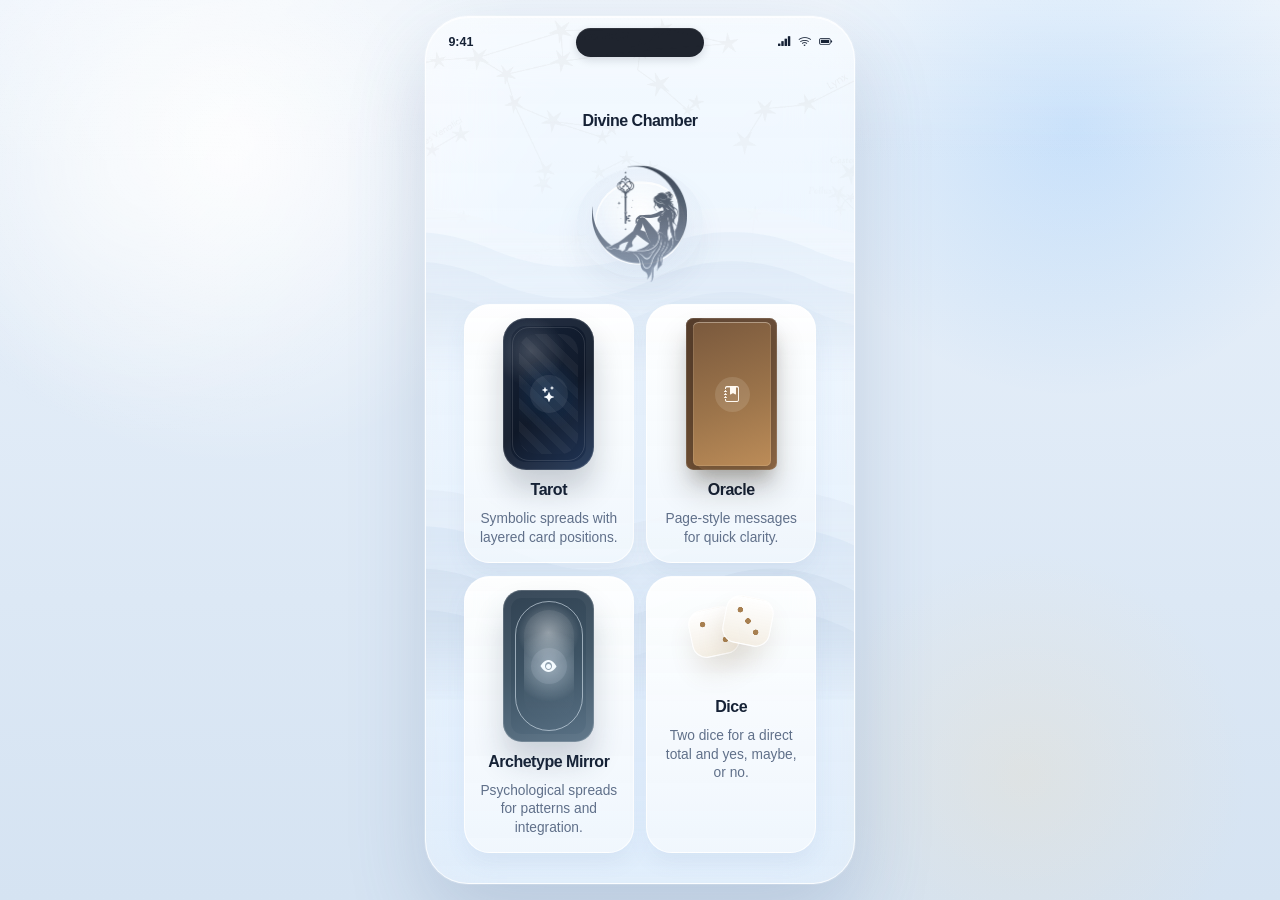
==== iphone.html @ ea917de5 "feat: add dice divination mode" ====
<!DOCTYPE html>
<html lang="en">
  <head>
    <meta charset="UTF-8" />
    <meta name="viewport" content="width=device-width, initial-scale=1.0, viewport-fit=cover" />
    <meta name="theme-color" content="#eef4fb" />
    <title>Divine Chamber | Tarot, Oracle, Archetype Mirror, and Dice</title>
    <meta
      name="description"
      content="Choose tarot, oracle, archetype mirror, or dice, then reveal a guided experience inside a simple app-style interface."
    />
    <link
      href="https://cdn.jsdelivr.net/npm/bootstrap@5.3.3/dist/css/bootstrap.min.css"
      rel="stylesheet"
    />
    <link
      href="https://cdn.jsdelivr.net/npm/bootstrap-icons@1.11.3/font/bootstrap-icons.min.css"
      rel="stylesheet"
    />
    <link rel="stylesheet" href="styles.css" />
  </head>
  <body>
    <div class="app-shell">
      <div class="container app-shell__container">
        <div class="app-frame">
          <div class="app-ambient-waves" aria-hidden="true">
            <span class="app-ambient-waves__band app-ambient-waves__band--upper"></span>
            <span class="app-ambient-waves__band app-ambient-waves__band--lower"></span>
          </div>
          <div class="device-statusbar" aria-hidden="true">
            <span class="device-statusbar__time">9:41</span>
            <div class="device-statusbar__icons">
              <i class="bi bi-reception-4"></i>
              <i class="bi bi-wifi"></i>
              <i class="bi bi-battery-full"></i>
            </div>
          </div>

          <main class="app-main">
            <div class="app-main__inner">
              <div class="app-topbar">
                <a class="brand-mark text-decoration-none" href="#">
                  <span class="brand-mark__icon" aria-hidden="true"><span class="brand-mark__logo"></span></span>
                  <span>Divine Chamber</span>
                </a>
                <div class="mode-switch" role="group" aria-label="Reading mode">
                  <button
                    type="button"
                    class="mode-switch__option is-active"
                    data-app-mode="tarot"
                    aria-pressed="true"
                  >
                    <i class="bi bi-stars"></i>
                    <span>Tarot</span>
                  </button>
                  <button
                    type="button"
                    class="mode-switch__option"
                    data-app-mode="oracle"
                    aria-pressed="false"
                  >
                    <i class="bi bi-journal-bookmark"></i>
                    <span>Oracle</span>
                  </button>
                  <button
                    type="button"
                    class="mode-switch__option"
                    data-app-mode="archetype"
                    aria-pressed="false"
                  >
                    <i class="bi bi-eye"></i>
                    <span>Mirror</span>
                  </button>
                  <button
                    type="button"
                    class="mode-switch__option"
                    data-app-mode="dice"
                    aria-pressed="false"
                  >
                    <i class="bi bi-dice-5"></i>
                    <span>Dice</span>
                  </button>
                </div>
              </div>

              <section id="setupView" class="experience-screen">
                <div class="setup-stage">
                  <div class="setup-stage__card-zone">
                    <div id="modeChoiceGrid" class="mode-choice-grid" hidden>
                      <div class="mode-choice-logo" aria-hidden="true">
                        <span class="mode-choice-logo__halo"></span>
                        <span class="mode-choice-logo__mark"></span>
                      </div>

                      <button
                        type="button"
                        class="mode-choice"
                        data-select-mode="tarot"
                        aria-label="Choose Tarot mode"
                      >
                        <span class="mode-choice__artifact mode-choice__artifact--tarot" aria-hidden="true">
                          <span class="mode-choice__glyph"><i class="bi bi-stars"></i></span>
                        </span>
                        <span class="mode-choice__title">Tarot</span>
                        <span class="mode-choice__text">Symbolic spreads with layered card positions.</span>
                      </button>

                      <button
                        type="button"
                        class="mode-choice"
                        data-select-mode="oracle"
                        aria-label="Choose Oracle mode"
                      >
                        <span class="mode-choice__artifact mode-choice__artifact--oracle" aria-hidden="true">
                          <span class="mode-choice__glyph"><i class="bi bi-journal-bookmark-fill"></i></span>
                        </span>
                        <span class="mode-choice__title">Oracle</span>
                        <span class="mode-choice__text">Page-style messages for quick clarity.</span>
                      </button>

                      <button
                        type="button"
                        class="mode-choice"
                        data-select-mode="archetype"
                        aria-label="Choose Archetype Mirror mode"
                      >
                        <span class="mode-choice__artifact mode-choice__artifact--archetype" aria-hidden="true">
                          <span class="mode-choice__glyph"><i class="bi bi-eye-fill"></i></span>
                        </span>
                        <span class="mode-choice__title">Archetype Mirror</span>
                        <span class="mode-choice__text">Psychological spreads for patterns and integration.</span>
                      </button>

                      <button
                        type="button"
                        class="mode-choice"
                        data-select-mode="dice"
                        aria-label="Choose Dice mode"
                      >
                        <span class="mode-choice__artifact mode-choice__artifact--dice" aria-hidden="true">
                          <span class="mode-choice__die mode-choice__die--one"></span>
                          <span class="mode-choice__die mode-choice__die--two"></span>
                        </span>
                        <span class="mode-choice__title">Dice</span>
                        <span class="mode-choice__text">Two dice for a direct total and yes, maybe, or no.</span>
                      </button>
                    </div>

                    <div class="setup-stage__halo"></div>
                    <div id="mysteryCardButton" class="mystery-card" aria-hidden="true">
                      <span class="mystery-card__inner">
                        <span class="mystery-card__crest"><i class="bi bi-stars"></i></span>
                        <span class="mystery-card__name">The deck is hidden</span>
                        <span class="mystery-card__prompt">Tap to begin</span>
                      </span>
                    </div>
                  </div>

                  <div class="stage-panel">
                    <div id="setupStepLabel" class="stage-step">Step 1</div>
                    <h1 id="setupTitle" class="stage-title">Choose your lens.</h1>
                    <p id="setupBody" class="stage-body">
                      Tarot reads symbols. Oracle offers concise page-like guidance. Archetype Mirror
                      reflects inner patterns and integration.
                    </p>

                    <div id="spreadChoicePanel" class="stage-section" hidden>
                      <div id="choiceSectionLabel" class="stage-section__label">Choose the reading type</div>
                      <div id="spreadPicker" class="spread-list"></div>
                    </div>

                    <div id="focusPanel" class="stage-section" hidden>
                      <div class="focus-timer">
                        <div id="focusRing" class="focus-timer__ring">
                          <span id="focusTimerValue" class="focus-timer__value">10</span>
                        </div>
                        <div class="focus-timer__copy">
                          <div class="stage-section__label">Hold the question in your mind</div>
                          <h2 id="focusSpreadName" class="focus-timer__title"></h2>
                          <p id="focusCountdownText" class="focus-timer__body mb-0">
                            Ten seconds of quiet focus before the spread reveals itself.
                          </p>
                        </div>
                      </div>
                    </div>

                    <div id="actionPanel" class="stage-section" hidden>
                      <div class="reflection-intro">
                        <div class="reflection-intro__copy">
                          <div class="stage-section__label">Archetype Mirror</div>
                          <h2 id="actionSpreadName" class="focus-timer__title"></h2>
                          <p id="actionSpreadBody" class="focus-timer__body mb-0"></p>
                        </div>
                        <button
                          id="generateMirrorButton"
                          class="btn btn-ios btn-ios--secondary"
                          type="button"
                        >
                          Generate the mirror
                        </button>
                      </div>
                    </div>

                    <p id="setupFootnote" class="stage-footnote mb-0">Choose one to begin.</p>
                  </div>
                </div>
              </section>

              <section id="readingView" class="experience-screen" hidden>
                <div class="reading-stage">
                  <div class="reading-stage__top">
                    <div>
                      <div class="view-kicker">Reading revealed</div>
                      <h1 id="readingTitle" class="view-title"></h1>
                    </div>
                    <div class="reading-stage__top-actions">
                      <button
                        id="redrawTopButton"
                        class="icon-button"
                        type="button"
                        aria-label="Open a new oracle reading"
                        hidden
                      >
                        <i class="bi bi-arrow-repeat"></i>
                      </button>
                      <button
                        id="resetButton"
                        class="icon-button"
                        type="button"
                        aria-label="Start a new ritual"
                      >
                        <i class="bi bi-x-lg"></i>
                      </button>
                    </div>
                  </div>

                  <div class="reading-stage__board">
                    <div id="readingBoard" class="reading-board"></div>
                  </div>

                  <div id="readingSheet" class="reading-sheet">
                    <button
                      id="sheetToggle"
                      class="reading-sheet__handle"
                      type="button"
                      aria-expanded="false"
                    >
                      <span class="reading-sheet__grabber"></span>
                      <span id="sheetToggleLabel">Read below</span>
                      <i class="bi bi-chevron-down"></i>
                    </button>

                    <div class="reading-sheet__inner">
                      <div class="reading-sheet__header">
                        <div>
                          <div id="readingSurfaceKicker" class="surface-kicker">Interpretation</div>
                          <h2 id="readingHeadline" class="surface-title"></h2>
                          <p id="readingSummary" class="reading-sheet__summary mb-0"></p>
                          <p id="readingGuideText" class="reading-sheet__guide mb-0"></p>
                        </div>
                        <span id="readingMeta" class="rail-chip"></span>
                      </div>

                      <div class="reading-sheet__actions">
                        <button id="redrawButton" class="btn btn-ios btn-ios--secondary" type="button">
                          Draw again
                        </button>
                        <button id="backButton" class="btn btn-ios btn-ios--ghost" type="button">
                          New ritual
                        </button>
                      </div>

                      <div id="cardsAccordion" class="accordion reading-accordion"></div>

                      <div id="readingTakeaways" class="takeaways-card"></div>
                    </div>
                  </div>
                </div>
              </section>
            </div>
          </main>
        </div>
      </div>
    </div>

    <script src="https://cdn.jsdelivr.net/npm/bootstrap@5.3.3/dist/js/bootstrap.bundle.min.js"></script>
    <script src="vendor/browser-sibyl.js" defer></script>
    <script src="tarot-art.js" defer></script>
    <script src="oracle-phrases.js" defer></script>
    <script src="archetype-mirror-data.js" defer></script>
    <script src="app.js" defer></script>
  </body>
</html>
---- styles.css ----
:root {
  --bg-top: #eaf2fb;
  --bg-bottom: #d5e3f2;
  --surface: rgba(255, 255, 255, 0.88);
  --surface-soft: rgba(246, 250, 255, 0.92);
  --surface-accent: rgba(230, 240, 255, 0.92);
  --surface-deep: rgba(18, 28, 45, 0.92);
  --text: #162236;
  --text-soft: #60708a;
  --text-muted: #8391a6;
  --accent: #0a84ff;
  --accent-strong: #0068d6;
  --accent-soft: rgba(10, 132, 255, 0.1);
  --line: rgba(22, 34, 54, 0.08);
  --line-strong: rgba(22, 34, 54, 0.14);
  --shadow-lg: 0 34px 80px rgba(70, 95, 133, 0.2);
  --shadow-md: 0 18px 34px rgba(83, 109, 145, 0.12);
  --shadow-sm: 0 10px 20px rgba(86, 112, 149, 0.08);
  --ui-font:
    -apple-system, BlinkMacSystemFont, "SF Pro Display", "SF Pro Text", "Segoe UI", sans-serif;
}

*,
*::before,
*::after {
  box-sizing: border-box;
}

html {
  color-scheme: light;
}

body {
  margin: 0;
  font-family: var(--ui-font);
  color: var(--text);
  background:
    radial-gradient(circle at 18% 16%, rgba(255, 255, 255, 0.9), transparent 20rem),
    radial-gradient(circle at 84% 14%, rgba(10, 132, 255, 0.14), transparent 17rem),
    radial-gradient(circle at 80% 86%, rgba(255, 213, 145, 0.16), transparent 14rem),
    linear-gradient(180deg, var(--bg-top) 0%, var(--bg-bottom) 100%);
}

body::before {
  content: "";
  position: fixed;
  inset: 0;
  pointer-events: none;
  background:
    linear-gradient(180deg, rgba(255, 255, 255, 0.2), transparent 18%),
    radial-gradient(circle at 12% 18%, rgba(255, 255, 255, 0.3), transparent 20%);
}

body::after {
  content: none;
}

.app-shell {
  min-height: 100vh;
  min-height: 100dvh;
  padding: 1rem 0;
}

.app-shell__container {
  display: flex;
  justify-content: center;
  align-items: center;
  min-height: calc(100vh - 2rem);
  min-height: calc(100dvh - 2rem);
  padding-left: 1rem;
  padding-right: 1rem;
}

.app-frame {
  position: relative;
  isolation: isolate;
  width: min(100%, 430px);
  height: min(880px, calc(100vh - 2rem));
  border-radius: 2.7rem;
  overflow: hidden;
  border: 1px solid rgba(255, 255, 255, 0.76);
  background:
    linear-gradient(180deg, rgba(255, 255, 255, 0.44), rgba(240, 246, 253, 0.34)),
    rgba(255, 255, 255, 0.16);
  box-shadow:
    inset 0 1px 0 rgba(255, 255, 255, 0.72),
    0 0 0 1px rgba(255, 255, 255, 0.16),
    var(--shadow-lg);
  backdrop-filter: blur(30px) saturate(165%);
}

.app-frame::after {
  content: "";
  position: absolute;
  left: -14%;
  top: 0;
  width: 128%;
  height: 31%;
  z-index: 0;
  pointer-events: none;
  opacity: 0.24;
  background-image:
    linear-gradient(180deg, rgba(255, 255, 255, 0.22), rgba(255, 255, 255, 0)),
    url("img/starmap.png");
  background-repeat: no-repeat, repeat-x;
  background-position: center top, 0 0;
  background-size: 100% 100%, auto 207%;
  mix-blend-mode: screen;
  mask-image: linear-gradient(180deg, rgba(0, 0, 0, 0.84) 0%, rgba(0, 0, 0, 0.72) 34%, rgba(0, 0, 0, 0.24) 76%, transparent 100%);
  -webkit-mask-image: linear-gradient(180deg, rgba(0, 0, 0, 0.84) 0%, rgba(0, 0, 0, 0.72) 34%, rgba(0, 0, 0, 0.24) 76%, transparent 100%);
  animation: ambient-starmap-left 220s linear infinite;
}

.app-ambient-waves {
  position: absolute;
  inset: 0;
  z-index: 1;
  pointer-events: none;
  overflow: hidden;
}

.app-ambient-waves__band {
  position: absolute;
  left: -22%;
  width: 144%;
  pointer-events: none;
  background-repeat: repeat-x;
  background-position: 0 0;
  mix-blend-mode: normal;
}

.app-ambient-waves__band--upper {
  top: 18%;
  height: 13rem;
  opacity: 0.88;
  background-image: url("data:image/svg+xml,%3Csvg xmlns='http://www.w3.org/2000/svg' viewBox='0 0 880 260'%3E%3Cpath d='M0 54C73 28 147 28 220 54S367 80 440 54S587 28 660 54S807 80 880 54V260H0Z' fill='%23f1f7fd' fill-opacity='0.92'/%3E%3Cpath d='M0 92C73 60 147 60 220 92S367 124 440 92S587 60 660 92S807 124 880 92V260H0Z' fill='%23e1ecf8' fill-opacity='0.84'/%3E%3Cpath d='M0 134C73 100 147 100 220 134S367 168 440 134S587 100 660 134S807 168 880 134V260H0Z' fill='%23cfdeef' fill-opacity='0.74'/%3E%3Cpath d='M0 176C73 142 147 142 220 176S367 210 440 176S587 142 660 176S807 210 880 176V260H0Z' fill='%23bed1e5' fill-opacity='0.62'/%3E%3C/svg%3E");
  background-size: 40rem 100%;
  mask-image: linear-gradient(180deg, rgba(0, 0, 0, 0.82) 0%, rgba(0, 0, 0, 0.72) 32%, rgba(0, 0, 0, 0.36) 68%, transparent 100%);
  -webkit-mask-image: linear-gradient(180deg, rgba(0, 0, 0, 0.82) 0%, rgba(0, 0, 0, 0.72) 32%, rgba(0, 0, 0, 0.36) 68%, transparent 100%);
  animation: ambient-wave-right 120s linear infinite;
}

.app-ambient-waves__band--lower {
  top: 49%;
  height: 17rem;
  opacity: 0.82;
  background-image: url("data:image/svg+xml,%3Csvg xmlns='http://www.w3.org/2000/svg' viewBox='0 0 920 320'%3E%3Cpath d='M0 70C77 38 153 38 230 70S383 102 460 70S613 38 690 70S843 102 920 70V320H0Z' fill='%23e0ebf6' fill-opacity='0.86'/%3E%3Cpath d='M0 122C77 84 153 84 230 122S383 160 460 122S613 84 690 122S843 160 920 122V320H0Z' fill='%23d0dff0' fill-opacity='0.8'/%3E%3Cpath d='M0 182C77 138 153 138 230 182S383 226 460 182S613 138 690 182S843 226 920 182V320H0Z' fill='%23becfe3' fill-opacity='0.76'/%3E%3Cpath d='M0 236C77 192 153 192 230 236S383 280 460 236S613 192 690 236S843 280 920 236V320H0Z' fill='%23a9bfd7' fill-opacity='0.68'/%3E%3C/svg%3E");
  background-size: 44rem 100%;
  mask-image: linear-gradient(180deg, rgba(0, 0, 0, 0.86) 0%, rgba(0, 0, 0, 0.72) 36%, rgba(0, 0, 0, 0.38) 72%, transparent 100%);
  -webkit-mask-image: linear-gradient(180deg, rgba(0, 0, 0, 0.86) 0%, rgba(0, 0, 0, 0.72) 36%, rgba(0, 0, 0, 0.38) 72%, transparent 100%);
  animation: ambient-wave-left 136s linear infinite;
}

.app-frame::before {
  content: "";
  position: absolute;
  left: 50%;
  top: 0.7rem;
  width: 8rem;
  height: 1.8rem;
  transform: translateX(-50%);
  border-radius: 999px;
  background: rgba(17, 23, 33, 0.94);
  box-shadow:
    inset 0 1px 0 rgba(255, 255, 255, 0.08),
    0 3px 8px rgba(17, 23, 33, 0.14);
  z-index: 4;
  pointer-events: none;
}

.app-frame--browser::before {
  display: none;
}

.device-statusbar {
  position: absolute;
  inset: 0 auto auto 0;
  width: 100%;
  display: flex;
  justify-content: space-between;
  align-items: center;
  padding: 0.95rem 1.4rem 0.35rem;
  z-index: 5;
  font-size: 0.78rem;
  font-weight: 700;
  color: var(--text);
  pointer-events: none;
}

.device-statusbar,
.app-main {
  position: relative;
  z-index: 2;
}

.device-statusbar__icons {
  display: inline-flex;
  align-items: center;
  gap: 0.45rem;
  font-size: 0.82rem;
}

.app-main {
  height: 100%;
  overflow: hidden;
  padding: calc(3.25rem + env(safe-area-inset-top, 0px)) 1rem
    calc(1rem + env(safe-area-inset-bottom, 0px));
}

.app-main.is-reading {
  padding-bottom: 0;
}

.app-main.is-reading.is-reading-scrollable {
  overflow-y: auto;
  overscroll-behavior: contain;
  padding-bottom: calc(1rem + env(safe-area-inset-bottom, 0px));
}

.app-main--browser {
  padding-top: calc(1rem + env(safe-area-inset-top, 0px));
}

.app-main__inner {
  height: 100%;
  display: grid;
  grid-template-rows: auto minmax(0, 1fr);
  gap: 0.9rem;
}

.app-topbar {
  display: flex;
  justify-content: space-between;
  align-items: center;
  gap: 0.75rem;
}

.app-shell--browser .app-topbar {
  padding-top: 0.1rem;
}

.app-main.is-mode-select .app-topbar {
  justify-content: center;
}

.app-main.is-mode-select .mode-switch {
  display: none;
}

.app-main.is-mode-select .brand-mark {
  margin-inline: auto;
}

.app-main.is-mode-select .brand-mark__icon {
  display: none;
}

.mode-switch {
  display: inline-grid;
  grid-template-columns: repeat(4, minmax(0, 1fr));
  gap: 0.25rem;
  padding: 0.28rem;
  min-width: 18rem;
  border-radius: 999px;
  background: rgba(255, 255, 255, 0.7);
  border: 1px solid rgba(255, 255, 255, 0.78);
  box-shadow:
    inset 0 1px 0 rgba(255, 255, 255, 0.92),
    var(--shadow-sm);
}

.mode-switch__option {
  appearance: none;
  border: 0;
  border-radius: 999px;
  padding: 0.58rem 0.74rem;
  cursor: pointer;
  display: inline-flex;
  align-items: center;
  justify-content: center;
  gap: 0.42rem;
  background: transparent;
  color: var(--text-soft);
  font: inherit;
  font-size: 0.82rem;
  font-weight: 700;
  transition:
    background 180ms ease,
    color 180ms ease,
    box-shadow 180ms ease,
    transform 180ms ease;
}

.mode-switch__option:hover,
.mode-switch__option:focus {
  color: var(--text);
  transform: translateY(-1px);
}

.mode-switch__option.is-active {
  background: rgba(255, 255, 255, 0.98);
  color: var(--accent-strong);
  box-shadow:
    inset 0 1px 0 rgba(255, 255, 255, 0.98),
    0 8px 16px rgba(72, 102, 148, 0.1);
}

.app-shell[data-mode="oracle"] .mode-switch__option.is-active {
  color: #9f6534;
}

.app-shell[data-mode="archetype"] .mode-switch__option.is-active {
  color: #5b7185;
}

.app-shell[data-mode="dice"] .mode-switch__option.is-active {
  color: #8e6339;
}

.brand-mark {
  display: inline-flex;
  align-items: center;
  gap: 0.48rem;
  color: var(--text);
  font-size: 1rem;
  font-weight: 700;
  letter-spacing: -0.03em;
}

.brand-mark__icon {
  display: inline-flex;
  align-items: center;
  justify-content: center;
  width: 2.41rem;
  height: 2.92rem;
  flex: 0 0 auto;
}

.brand-mark__logo {
  width: 100%;
  height: 100%;
  background:
    linear-gradient(180deg, rgba(28, 42, 64, 0.9), rgba(104, 125, 158, 0.72));
  -webkit-mask-image: url("img/key.png");
  mask-image: url("img/key.png");
  -webkit-mask-repeat: no-repeat;
  mask-repeat: no-repeat;
  -webkit-mask-position: center;
  mask-position: center;
  -webkit-mask-size: contain;
  mask-size: contain;
  filter: drop-shadow(0 3px 6px rgba(83, 109, 145, 0.1));
  opacity: 0.96;
}

.experience-screen {
  min-height: 0;
}

.setup-stage,
.reading-stage {
  height: 100%;
}

.setup-stage {
  display: grid;
  grid-template-rows: minmax(13rem, 1fr) auto;
  gap: 1rem;
  min-height: 0;
}

.setup-stage--mode .setup-stage__halo {
  display: none;
}

.setup-stage--mode .stage-panel {
  display: none;
}

.setup-stage__card-zone {
  position: relative;
  display: flex;
  align-items: center;
  justify-content: center;
  min-height: 0;
}

.mode-choice-grid {
  position: relative;
  z-index: 1;
  width: min(100%, 22rem);
  display: grid;
  grid-template-columns: repeat(2, minmax(0, 1fr));
  gap: 0.8rem;
  align-content: start;
}

.mode-choice-logo {
  grid-column: 1 / -1;
  position: relative;
  width: min(100%, 9.05rem);
  margin-inline: auto;
  margin-bottom: -0.9rem;
  height: 7.45rem;
  display: grid;
  place-items: center;
  transform: translateY(-1.35rem);
}

.mode-choice-logo__halo,
.mode-choice-logo__mark {
  position: absolute;
  inset: 0;
}

.mode-choice-logo__halo::before,
.mode-choice-logo__halo::after {
  content: "";
  position: absolute;
}

.mode-choice-logo__halo::before {
  inset: 0.26rem 0.56rem 0.4rem;
  border-radius: 50%;
  background:
    radial-gradient(circle at 50% 40%, rgba(255, 255, 255, 0.98), rgba(232, 240, 250, 0.82) 42%, rgba(198, 214, 233, 0.18) 68%, transparent 100%);
  box-shadow: 0 14px 24px rgba(86, 112, 149, 0.08);
}

.mode-choice-logo__halo::after {
  inset: 1.06rem 1.72rem 1.2rem;
  border-radius: 999px;
  border: 1px solid rgba(255, 255, 255, 0.72);
  background:
    linear-gradient(180deg, rgba(255, 255, 255, 0.42), rgba(226, 236, 248, 0.18));
  box-shadow:
    inset 0 1px 0 rgba(255, 255, 255, 0.84),
    0 6px 14px rgba(88, 110, 146, 0.06);
}

.mode-choice-logo__mark {
  inset: 0.08rem 0;
  background:
    linear-gradient(180deg, rgba(20, 31, 48, 0.86), rgba(84, 103, 132, 0.56));
  -webkit-mask-image: url("img/logo.png");
  mask-image: url("img/logo.png");
  -webkit-mask-repeat: no-repeat;
  mask-repeat: no-repeat;
  -webkit-mask-position: center;
  mask-position: center;
  -webkit-mask-size: contain;
  mask-size: contain;
  filter: drop-shadow(0 10px 16px rgba(67, 88, 122, 0.08));
  opacity: 0.96;
}

.mode-choice {
  appearance: none;
  min-height: 11.15rem;
  padding: 0.84rem 0.66rem 0.9rem;
  border-radius: 1.6rem;
  border: 1px solid rgba(255, 255, 255, 0.78);
  background:
    linear-gradient(180deg, rgba(255, 255, 255, 0.94), rgba(241, 247, 253, 0.9));
  box-shadow:
    inset 0 1px 0 rgba(255, 255, 255, 0.96),
    var(--shadow-sm);
  color: var(--text);
  display: grid;
  align-content: start;
  justify-items: center;
  gap: 0.7rem;
  text-align: center;
  cursor: pointer;
  transition:
    transform 180ms ease,
    border-color 180ms ease,
    box-shadow 180ms ease,
    background 180ms ease;
}

.mode-choice:hover,
.mode-choice:focus {
  transform: translateY(-2px);
  border-color: rgba(10, 132, 255, 0.18);
  background:
    linear-gradient(180deg, rgba(255, 255, 255, 0.98), rgba(236, 244, 253, 0.94));
  box-shadow:
    inset 0 1px 0 rgba(255, 255, 255, 0.98),
    0 14px 24px rgba(86, 112, 149, 0.12);
}

.mode-choice--wide {
  grid-column: 1 / -1;
  min-height: 9.4rem;
  grid-template-columns: auto minmax(0, 1fr);
  grid-template-areas:
    "artifact title"
    "artifact text";
  align-items: center;
  justify-items: start;
  text-align: left;
  column-gap: 0.95rem;
}

.mode-choice__artifact {
  position: relative;
  width: 5.7rem;
  aspect-ratio: 190 / 317;
  display: block;
}

.mode-choice--wide .mode-choice__artifact {
  grid-area: artifact;
}

.mode-choice--wide .mode-choice__title {
  grid-area: title;
}

.mode-choice--wide .mode-choice__text {
  grid-area: text;
}

.mode-choice__artifact--tarot {
  border-radius: 1.45rem;
  transform-style: preserve-3d;
  background:
    radial-gradient(circle at 30% 22%, rgba(255, 255, 255, 0.18), transparent 26%),
    linear-gradient(140deg, #162338 0%, #0f1828 55%, #223759 100%);
  box-shadow:
    inset 0 0 0 1px rgba(255, 255, 255, 0.12),
    inset 0 0 0 8px rgba(255, 255, 255, 0.05),
    0 20px 30px rgba(16, 24, 38, 0.2);
  animation: intro-tarot-spin 4.6s cubic-bezier(0.42, 0.05, 0.23, 0.99) infinite;
}

.mode-choice__artifact--tarot::before,
.mode-choice__artifact--tarot::after {
  content: "";
  position: absolute;
  border-radius: 1.08rem;
}

.mode-choice__artifact--tarot::before {
  inset: 0.58rem;
  border: 1px solid rgba(255, 255, 255, 0.12);
}

.mode-choice__artifact--tarot::after {
  inset: 1rem;
  background:
    radial-gradient(circle at center, rgba(10, 132, 255, 0.14), transparent 55%),
    repeating-linear-gradient(
      45deg,
      rgba(255, 255, 255, 0.05) 0 8px,
      rgba(255, 255, 255, 0.01) 8px 16px
    );
}

.mode-choice__artifact--oracle {
  overflow: visible;
  border-radius: 0.46rem;
  background: linear-gradient(160deg, #5b402d 0%, #735235 56%, #8d6540 100%);
  box-shadow:
    inset 0 0 0 1px rgba(255, 255, 255, 0.12),
    inset 0.72rem 0 0 rgba(59, 40, 23, 0.32),
    inset 0 0 0 8px rgba(255, 255, 255, 0.04),
    0 20px 30px rgba(35, 26, 14, 0.2);
  animation: oracle-book-breath 2.1s ease-in-out infinite;
}

.mode-choice__artifact--oracle::before {
  content: "";
  position: absolute;
  inset: 0.56rem 0.62rem 0.56rem 1.18rem;
  border-radius: 0.28rem;
  background:
    linear-gradient(
      90deg,
      rgba(219, 198, 168, 0.66) 0%,
      rgba(255, 249, 241, 0.98) 16%,
      rgba(243, 231, 210, 0.96) 100%
    );
  box-shadow:
    inset -0.55rem 0 0 rgba(214, 193, 164, 0.55),
    0 10px 16px rgba(73, 55, 31, 0.1);
}

.mode-choice__artifact--oracle::after {
  content: "";
  position: absolute;
  inset: 0.8rem 0.74rem 0.8rem 1.42rem;
  z-index: 1;
  border-radius: 0.18rem;
  background:
    linear-gradient(90deg, rgba(228, 214, 191, 0.9), rgba(255, 252, 246, 0.56)),
    repeating-linear-gradient(
      90deg,
      rgba(171, 137, 95, 0.1) 0 2px,
      rgba(255, 255, 255, 0) 2px 7px
    );
  opacity: 0.8;
  transform-origin: left center;
  animation: oracle-pages-fan 1.7s ease-in-out infinite;
}

.mode-choice__glyph {
  position: absolute;
  inset: 0;
  z-index: 2;
  display: grid;
  place-items: center;
}

.mode-choice__artifact--tarot .mode-choice__glyph {
  color: #f7fbff;
}

.mode-choice__artifact--tarot .mode-choice__glyph i {
  display: inline-flex;
  align-items: center;
  justify-content: center;
  width: 2.35rem;
  height: 2.35rem;
  border-radius: 999px;
  background: rgba(255, 255, 255, 0.08);
}

.mode-choice__artifact--oracle .mode-choice__glyph {
  inset: 0.26rem 0.34rem 0.26rem 0.48rem;
  border-radius: 0.34rem;
  color: #fffaf2;
  background: linear-gradient(160deg, #7a593d 0%, #9d754b 58%, #bc8c58 100%);
  box-shadow:
    inset 0 1px 0 rgba(255, 249, 241, 0.3),
    inset 0 0 0 1px rgba(255, 240, 216, 0.12),
    0 12px 18px rgba(47, 33, 16, 0.18);
  transform-origin: left center;
  backface-visibility: hidden;
  animation: oracle-cover-open 1.7s cubic-bezier(0.37, 0.05, 0.22, 0.98) infinite;
}

.mode-choice__artifact--oracle .mode-choice__glyph i {
  display: inline-flex;
  align-items: center;
  justify-content: center;
  width: 2.2rem;
  height: 2.2rem;
  border-radius: 999px;
  background: rgba(255, 248, 240, 0.12);
}

.mode-choice__artifact--archetype {
  overflow: hidden;
  isolation: isolate;
  border-radius: 1.18rem;
  background:
    radial-gradient(circle at 50% 28%, rgba(255, 255, 255, 0.42), transparent 26%),
    linear-gradient(160deg, #314252 0%, #3d5364 50%, #5b7387 100%);
  box-shadow:
    inset 0 0 0 1px rgba(255, 255, 255, 0.16),
    inset 0 0 0 8px rgba(255, 255, 255, 0.04),
    0 20px 30px rgba(41, 60, 78, 0.2);
  animation: mirror-hum 3.1s ease-in-out infinite;
}

.mode-choice__artifact--dice {
  width: 5.9rem;
  aspect-ratio: 1 / 1;
  overflow: visible;
}

.mode-choice__die {
  position: absolute;
  width: 3rem;
  height: 3rem;
  border-radius: 0.9rem;
  background:
    linear-gradient(180deg, rgba(255, 255, 255, 0.98), rgba(243, 237, 226, 0.92));
  border: 1px solid rgba(255, 255, 255, 0.88);
  box-shadow:
    inset 0 1px 0 rgba(255, 255, 255, 0.96),
    0 16px 24px rgba(125, 98, 63, 0.14);
}

.mode-choice__die::before,
.mode-choice__die::after {
  content: "";
  position: absolute;
  inset: 0;
  border-radius: inherit;
}

.mode-choice__die::before {
  background:
    radial-gradient(circle at 29% 29%, rgba(163, 121, 72, 0.95) 0 0.16rem, transparent 0.19rem),
    radial-gradient(circle at 71% 71%, rgba(163, 121, 72, 0.95) 0 0.16rem, transparent 0.19rem);
}

.mode-choice__die::after {
  background:
    radial-gradient(circle at 29% 29%, rgba(163, 121, 72, 0.95) 0 0.16rem, transparent 0.19rem),
    radial-gradient(circle at 50% 50%, rgba(163, 121, 72, 0.95) 0 0.16rem, transparent 0.19rem),
    radial-gradient(circle at 71% 71%, rgba(163, 121, 72, 0.95) 0 0.16rem, transparent 0.19rem);
  opacity: 0;
}

.mode-choice__die--one {
  left: 0.38rem;
  top: 1.16rem;
  transform: rotate(-12deg);
  animation: intro-dice-left 2.6s ease-in-out infinite;
}

.mode-choice__die--two {
  right: 0.42rem;
  top: 0.46rem;
  transform: rotate(11deg);
  animation: intro-dice-right 2.6s ease-in-out infinite 0.12s;
}

.mode-choice__die--two::before {
  opacity: 0;
}

.mode-choice__die--two::after {
  opacity: 1;
}

.mode-choice__artifact--archetype::before,
.mode-choice__artifact--archetype::after {
  content: "";
  position: absolute;
  inset: 0;
}

.mode-choice__artifact--archetype::before {
  inset: 0.72rem;
  border-radius: 999px;
  border: 1.5px solid rgba(226, 238, 248, 0.58);
}

.mode-choice__artifact--archetype::after {
  inset: 1.28rem;
  border-radius: 999px;
  background:
    radial-gradient(circle at center, rgba(217, 232, 243, 0.5), transparent 58%),
    linear-gradient(180deg, rgba(255, 255, 255, 0.08), rgba(255, 255, 255, 0));
}

.mode-choice__artifact--archetype .mode-choice__glyph {
  overflow: hidden;
  isolation: isolate;
  color: #f4fbff;
}

.mode-choice__artifact--archetype .mode-choice__glyph::before {
  content: "";
  position: absolute;
  top: 50%;
  left: 50%;
  width: 182%;
  height: 52%;
  border-radius: 999px;
  pointer-events: none;
  background:
    linear-gradient(
      180deg,
      transparent 0%,
      transparent 10%,
      rgba(247, 252, 255, 0.22) 10%,
      rgba(247, 252, 255, 0.22) 62%,
      transparent 62%,
      transparent 100%
    );
  opacity: 0;
  mix-blend-mode: screen;
}

.mode-choice__artifact--archetype .mode-choice__glyph::before {
  animation: mirror-streak-down 9.6s ease-in-out infinite;
}

.mode-choice__artifact--archetype .mode-choice__glyph::after {
  content: "";
  position: absolute;
  top: 50%;
  left: 50%;
  width: 196%;
  height: 94%;
  border-radius: 999px;
  pointer-events: none;
  background:
    linear-gradient(
      180deg,
      transparent 0%,
      transparent 18%,
      rgba(247, 252, 255, 0.11) 18%,
      rgba(247, 252, 255, 0.11) 74%,
      transparent 74%,
      transparent 100%
    );
  opacity: 0;
  mix-blend-mode: screen;
  animation: mirror-streak-cross-down 15.8s ease-in-out infinite 3.1s;
}

.mode-choice__artifact--archetype .mode-choice__glyph i {
  position: relative;
  z-index: 2;
  display: inline-flex;
  align-items: center;
  justify-content: center;
  width: 2.25rem;
  height: 2.25rem;
  border-radius: 999px;
  background: rgba(226, 238, 248, 0.12);
}

.mode-choice__title {
  font-size: 1rem;
  font-weight: 730;
  letter-spacing: -0.03em;
  line-height: 1.08;
}

.mode-choice__text {
  font-size: 0.86rem;
  line-height: 1.36;
  color: var(--text-soft);
}

.mode-choice[data-select-mode="dice"] .mode-choice__text,
.mode-choice[data-select-mode="archetype"] .mode-choice__text {
  max-width: 9rem;
}

.mode-choice[data-select-mode="dice"] .mode-choice__title {
  margin-top: 0.18rem;
}

.app-shell[data-mode="dice"] .btn-ios--secondary,
.reading-stage--dice .btn-ios--secondary {
  background: rgba(142, 99, 57, 0.12);
  border-color: rgba(142, 99, 57, 0.16);
  color: #8e6339;
}

.reading-stage--dice {
  gap: 0.65rem;
}

.reading-stage--dice .reading-stage__board {
  align-items: center;
  padding-top: 0.6rem;
  padding-bottom: 0.8rem;
}

.reading-stage--dice .reading-board {
  width: 100%;
  max-width: 19.75rem;
  display: block;
}

.reading-board--dice-stage {
  overflow: visible;
}

.dice-cast {
  display: grid;
  justify-items: center;
  gap: 1rem;
}

.dice-cast__stage {
  position: relative;
  width: min(100%, 17rem);
  height: 12.5rem;
}

.dice-cast__die {
  position: absolute;
  top: 50%;
  left: 50%;
  width: 6.25rem;
  height: 6.25rem;
  transform:
    translate(var(--dice-end-x), var(--dice-end-y))
    rotate(var(--dice-end-rotate));
  animation: dice-throw-land 1.15s cubic-bezier(0.17, 0.84, 0.28, 1) both;
}

.dice-cast__die--right {
  animation-delay: 0.08s;
}

.dice-cast__face {
  position: relative;
  width: 100%;
  height: 100%;
  display: grid;
  grid-template-columns: repeat(3, 1fr);
  padding: 0.82rem;
  gap: 0.42rem;
  border-radius: 1.45rem;
  border: 1px solid rgba(255, 255, 255, 0.9);
  background:
    linear-gradient(180deg, rgba(255, 255, 255, 0.98), rgba(244, 238, 226, 0.94));
  box-shadow:
    inset 0 1px 0 rgba(255, 255, 255, 0.96),
    0 20px 34px rgba(117, 93, 61, 0.16);
}

.dice-cast__pip {
  width: 100%;
  aspect-ratio: 1 / 1;
  align-self: center;
  justify-self: center;
  border-radius: 999px;
  opacity: 0;
  transform: scale(0.65);
  background: linear-gradient(180deg, rgba(142, 99, 57, 0.98), rgba(105, 69, 39, 0.92));
  box-shadow: inset 0 1px 0 rgba(255, 255, 255, 0.24);
}

.dice-cast__pip.is-active {
  opacity: 1;
  transform: scale(1);
}

.dice-cast__value {
  margin-top: 0.45rem;
  text-align: center;
  font-size: 0.76rem;
  font-weight: 700;
  letter-spacing: 0.08em;
  text-transform: uppercase;
  color: var(--text-muted);
  animation: dice-result-appear 0.55s ease 0.92s both;
}

.dice-cast__result {
  width: min(100%, 16.8rem);
  display: grid;
  justify-items: center;
  gap: 0.35rem;
  padding: 1rem 1rem 0;
  animation: dice-result-appear 0.62s ease 0.96s both;
}

.dice-cast__answer {
  padding: 0.42rem 0.82rem;
  border-radius: 999px;
  font-size: 0.84rem;
  font-weight: 780;
  letter-spacing: 0.14em;
  text-transform: uppercase;
}

.dice-cast__result--no .dice-cast__answer {
  background: rgba(122, 90, 108, 0.12);
  color: #7a5a6c;
}

.dice-cast__result--maybe .dice-cast__answer {
  background: rgba(142, 99, 57, 0.12);
  color: #8e6339;
}

.dice-cast__result--yes .dice-cast__answer {
  background: rgba(84, 122, 106, 0.12);
  color: #547a6a;
}

.dice-cast__total {
  font-size: clamp(2.6rem, 11vw, 3.35rem);
  font-weight: 820;
  line-height: 0.92;
  letter-spacing: -0.06em;
  color: var(--text);
}

.dice-cast__copy {
  margin: 0;
  text-align: center;
  font-size: 0.95rem;
  line-height: 1.45;
  color: var(--text-soft);
}

.dice-cast__scale {
  margin: 0;
  text-align: center;
  font-size: 0.76rem;
  font-weight: 700;
  letter-spacing: 0.06em;
  color: var(--text-muted);
}

.reading-stage--dice .reading-stage__top-actions {
  gap: 0.45rem;
}

.setup-stage__halo {
  position: absolute;
  width: 14rem;
  height: 14rem;
  border-radius: 50%;
  background: radial-gradient(circle at center, rgba(10, 132, 255, 0.16), transparent 70%);
  filter: blur(6px);
}

.mystery-card {
  position: relative;
  width: 10.6rem;
  aspect-ratio: 190 / 317;
  padding: 0;
  border: 0;
  border-radius: 1.7rem;
  cursor: pointer;
  transform-style: preserve-3d;
  background:
    radial-gradient(circle at 30% 22%, rgba(255, 255, 255, 0.18), transparent 26%),
    linear-gradient(140deg, #162338 0%, #0f1828 55%, #223759 100%);
  box-shadow:
    inset 0 0 0 1px rgba(255, 255, 255, 0.12),
    inset 0 0 0 9px rgba(255, 255, 255, 0.05),
    0 24px 40px rgba(16, 24, 38, 0.24);
  transition:
    transform 220ms ease,
    box-shadow 220ms ease;
}

.mystery-card::before,
.mystery-card::after {
  content: "";
  position: absolute;
  inset: 0.9rem;
  border-radius: 1.2rem;
  border: 1px solid rgba(255, 255, 255, 0.12);
}

.mystery-card::after {
  inset: 1.55rem;
  background:
    radial-gradient(circle at center, rgba(10, 132, 255, 0.12), transparent 55%),
    repeating-linear-gradient(
      45deg,
      rgba(255, 255, 255, 0.05) 0 8px,
      rgba(255, 255, 255, 0.01) 8px 16px
    );
}

.mystery-card:hover,
.mystery-card:focus {
  transform: translateY(-2px);
  box-shadow:
    inset 0 0 0 1px rgba(255, 255, 255, 0.15),
    inset 0 0 0 9px rgba(255, 255, 255, 0.05),
    0 30px 44px rgba(16, 24, 38, 0.26);
}

.mystery-card.is-spinning {
  animation: deck-spin 1.35s linear infinite;
}

.mystery-card.is-flipping {
  animation: oracle-book-breath 1.8s ease-in-out infinite;
}

.mystery-card__inner {
  position: absolute;
  inset: 0;
  z-index: 1;
  display: grid;
  place-items: center;
  text-align: center;
  padding: 2rem 1.1rem;
}

.mystery-card__crest {
  display: inline-flex;
  align-items: center;
  justify-content: center;
  width: 3rem;
  height: 3rem;
  margin-bottom: 1rem;
  border-radius: 999px;
  background: rgba(255, 255, 255, 0.08);
  color: #f7fbff;
  font-size: 1.05rem;
}

.mystery-card__crest,
.mystery-card__name,
.mystery-card__prompt {
  position: relative;
  z-index: 2;
}

.mystery-card__name,
.mystery-card__prompt {
  display: block;
  color: #f7fbff;
}

.mystery-card__name {
  font-size: 1.12rem;
  font-weight: 700;
  letter-spacing: -0.02em;
}

.mystery-card__prompt {
  margin-top: 0.45rem;
  color: rgba(247, 251, 255, 0.76);
  font-size: 0.88rem;
}

.app-shell[data-mode="oracle"] .setup-stage__halo {
  background: radial-gradient(circle at center, rgba(212, 147, 79, 0.18), transparent 70%);
}

.app-shell[data-mode="archetype"] .setup-stage__halo {
  background: radial-gradient(circle at center, rgba(123, 158, 184, 0.2), transparent 70%);
}

.app-shell[data-mode="oracle"] .mystery-card {
  overflow: visible;
  background:
    linear-gradient(160deg, #5b402d 0%, #735235 56%, #8d6540 100%);
  border-radius: 0.52rem;
  box-shadow:
    inset 0 0 0 1px rgba(255, 255, 255, 0.12),
    inset 0.8rem 0 0 rgba(59, 40, 23, 0.34),
    inset 0 0 0 9px rgba(255, 255, 255, 0.04),
    0 24px 40px rgba(35, 26, 14, 0.24);
}

.app-shell[data-mode="oracle"] .mystery-card::before {
  inset: 0.75rem 0.8rem 0.75rem 1.45rem;
  border-radius: 0.3rem;
  border-color: rgba(120, 89, 54, 0.18);
  background:
    linear-gradient(
      90deg,
      rgba(219, 198, 168, 0.66) 0%,
      rgba(255, 249, 241, 0.98) 16%,
      rgba(243, 231, 210, 0.96) 100%
    );
  box-shadow:
    inset -0.6rem 0 0 rgba(214, 193, 164, 0.55),
    0 12px 22px rgba(73, 55, 31, 0.12);
}

.app-shell[data-mode="oracle"] .mystery-card::after {
  inset: 1rem 0.95rem 1rem 1.82rem;
  border-radius: 0.18rem;
  border: 0;
  background:
    linear-gradient(90deg, rgba(228, 214, 191, 0.9), rgba(255, 252, 246, 0.56)),
    repeating-linear-gradient(
      90deg,
      rgba(171, 137, 95, 0.1) 0 2px,
      rgba(255, 255, 255, 0) 2px 7px
    );
  transform-origin: left center;
  opacity: 0.75;
}

.app-shell[data-mode="oracle"] .mystery-card__crest {
  background: rgba(255, 248, 240, 0.12);
}

.app-shell[data-mode="oracle"] .mystery-card__inner {
  inset: 0.44rem 0.56rem 0.44rem 0.72rem;
  z-index: 2;
  border-radius: 0.34rem;
  background:
    linear-gradient(160deg, #7a593d 0%, #9d754b 58%, #bc8c58 100%);
  box-shadow:
    inset 0 1px 0 rgba(255, 249, 241, 0.3),
    inset 0 0 0 1px rgba(255, 240, 216, 0.12),
    0 16px 28px rgba(47, 33, 16, 0.22);
  transform-origin: left center;
  backface-visibility: hidden;
}

.app-shell[data-mode="oracle"] .mystery-card.is-flipping .mystery-card__inner {
  animation: oracle-cover-open 1.6s cubic-bezier(0.37, 0.05, 0.22, 0.98) infinite;
}

.app-shell[data-mode="oracle"] .mystery-card.is-flipping::after {
  animation: oracle-pages-fan 1.6s ease-in-out infinite;
}

.app-shell[data-mode="archetype"] .mystery-card {
  overflow: hidden;
  background:
    radial-gradient(circle at center, rgba(230, 242, 250, 0.18), transparent 50%),
    linear-gradient(160deg, #334758 0%, #425b6e 55%, #607b90 100%);
}

.app-shell[data-mode="archetype"] .mystery-card::before {
  inset: 0.92rem;
  border-radius: 999px;
  border: 1.6px solid rgba(229, 240, 247, 0.52);
}

.app-shell[data-mode="archetype"] .mystery-card::after {
  inset: 1.58rem;
  border-radius: 999px;
  background:
    radial-gradient(circle at center, rgba(234, 243, 248, 0.22), transparent 58%),
    linear-gradient(180deg, rgba(255, 255, 255, 0.1), rgba(255, 255, 255, 0));
}

.app-shell[data-mode="archetype"] .mystery-card__crest {
  background: rgba(226, 238, 248, 0.12);
}

.app-shell[data-mode="archetype"] .mystery-card__inner {
  overflow: hidden;
  isolation: isolate;
}

.app-shell[data-mode="archetype"] .mystery-card__inner::before {
  content: "";
  position: absolute;
  top: 50%;
  left: 50%;
  width: 192%;
  height: 48%;
  border-radius: 999px;
  pointer-events: none;
  background:
    linear-gradient(
      180deg,
      transparent 0%,
      transparent 8%,
      rgba(247, 252, 255, 0.24) 8%,
      rgba(247, 252, 255, 0.24) 56%,
      transparent 56%,
      transparent 100%
    );
  opacity: 0;
  mix-blend-mode: screen;
}

.app-shell[data-mode="archetype"] .mystery-card__inner::before {
  animation: mirror-streak-down 10.2s ease-in-out infinite;
}

.app-shell[data-mode="archetype"] .mystery-card__inner::after {
  content: "";
  position: absolute;
  top: 50%;
  left: 50%;
  width: 208%;
  height: 88%;
  border-radius: 999px;
  pointer-events: none;
  background:
    linear-gradient(
      180deg,
      transparent 0%,
      transparent 14%,
      rgba(247, 252, 255, 0.12) 14%,
      rgba(247, 252, 255, 0.12) 70%,
      transparent 70%,
      transparent 100%
    );
  opacity: 0;
  mix-blend-mode: screen;
  animation: mirror-streak-cross-down 16.9s ease-in-out infinite 2.6s;
}

.app-shell[data-mode="archetype"] .mystery-card.is-mirroring {
  animation: mirror-hum 2.4s ease-in-out infinite;
}

.stage-panel,
.reading-sheet,
.takeaways-card {
  border-radius: 1.7rem;
  border: 1px solid rgba(255, 255, 255, 0.76);
  background:
    linear-gradient(180deg, rgba(255, 255, 255, 0.96), rgba(242, 247, 253, 0.9));
  box-shadow:
    inset 0 1px 0 rgba(255, 255, 255, 0.92),
    var(--shadow-sm);
}

.stage-panel {
  padding: 1rem;
  display: grid;
  gap: 0.95rem;
  align-content: start;
}

.stage-step,
.view-kicker,
.surface-kicker,
.stage-section__label {
  display: inline-block;
  font-size: 0.74rem;
  font-weight: 700;
  letter-spacing: 0.1em;
  text-transform: uppercase;
  color: var(--text-muted);
}

.stage-title,
.view-title,
.surface-title,
.takeaways-title,
.accordion-title,
.focus-timer__title {
  margin: 0;
  color: var(--text);
  letter-spacing: -0.045em;
}

.stage-title,
.view-title {
  font-size: clamp(1.95rem, 8vw, 2.35rem);
  font-weight: 780;
  line-height: 0.98;
}

.surface-title,
.focus-timer__title,
.takeaways-title {
  font-size: 1.38rem;
  font-weight: 740;
}

.stage-body,
.stage-footnote,
.focus-timer__body,
.reading-sheet__summary,
.reading-sheet__guide,
.accordion-copy,
.accordion-summary,
.takeaways-card li,
.reading-position__title {
  color: var(--text-soft);
}

.stage-body,
.focus-timer__body,
.accordion-copy {
  line-height: 1.6;
}

.stage-footnote {
  font-size: 0.9rem;
}

.stage-section {
  display: grid;
  gap: 0.75rem;
}

.reflection-intro {
  display: grid;
  gap: 0.85rem;
}

.reflection-intro__copy {
  display: grid;
  gap: 0.35rem;
}

.setup-stage--action .stage-panel {
  align-content: start;
}

.app-shell[data-mode="archetype"] .setup-stage--action .reflection-intro {
  padding: 0.95rem;
  border-radius: 1.25rem;
  border: 1px solid rgba(91, 113, 133, 0.14);
  background:
    linear-gradient(180deg, rgba(248, 251, 254, 0.96), rgba(239, 246, 251, 0.92));
  box-shadow: inset 0 1px 0 rgba(255, 255, 255, 0.96);
}

.app-shell[data-mode="archetype"] .setup-stage--action .btn-ios--secondary {
  width: 100%;
}

.spread-list {
  display: grid;
  gap: 0.65rem;
}

.spread-choice {
  appearance: none;
  width: 100%;
  padding: 0.92rem 0.95rem;
  border-radius: 1.25rem;
  border: 1px solid var(--line);
  background: var(--surface-soft);
  color: var(--text);
  text-align: left;
  cursor: pointer;
  box-shadow: inset 0 1px 0 rgba(255, 255, 255, 0.92);
  transition:
    transform 180ms ease,
    border-color 180ms ease,
    background 180ms ease,
    box-shadow 180ms ease;
}

.spread-choice:hover,
.spread-choice:focus {
  transform: translateY(-1px);
  border-color: rgba(10, 132, 255, 0.18);
  background: var(--surface-accent);
  box-shadow:
    inset 0 1px 0 rgba(255, 255, 255, 0.94),
    0 10px 18px rgba(10, 132, 255, 0.08);
}

.spread-choice__title {
  font-size: 1rem;
  font-weight: 710;
}

.spread-choice__hint {
  font-size: 0.88rem;
  line-height: 1.45;
  color: var(--text-soft);
}

.spread-choice__meta {
  display: inline-flex;
  align-items: center;
  justify-content: center;
  min-width: 4rem;
  padding: 0.38rem 0.65rem;
  border-radius: 999px;
  background: var(--accent-soft);
  color: var(--accent-strong);
  font-size: 0.78rem;
  font-weight: 700;
}

.setup-stage--spreads {
  grid-template-rows: minmax(7.1rem, 8.2rem) minmax(0, 1fr);
  gap: 0.8rem;
}

.setup-stage--spreads .setup-stage__halo {
  width: 10rem;
  height: 10rem;
}

.setup-stage--spreads .mystery-card {
  width: 6.8rem;
  border-radius: 1.45rem;
}

.setup-stage--spreads .mystery-card::before {
  inset: 0.7rem;
}

.setup-stage--spreads .mystery-card::after {
  inset: 1.2rem;
}

.setup-stage--spreads .mystery-card__inner {
  padding: 1.2rem 0.75rem;
}

.setup-stage--spreads .mystery-card__crest {
  width: 2.35rem;
  height: 2.35rem;
  margin-bottom: 0.7rem;
  font-size: 0.92rem;
}

.setup-stage--spreads .mystery-card__name {
  font-size: 0.9rem;
  line-height: 1.08;
  max-width: 5rem;
}

.setup-stage--spreads .mystery-card__prompt {
  margin-top: 0.3rem;
  font-size: 0.74rem;
  line-height: 1.08;
  max-width: 4.8rem;
}

.app-shell[data-mode="oracle"] .setup-stage--spreads .mystery-card__name {
  font-size: 0.7rem;
  max-width: 4rem;
}

.app-shell[data-mode="oracle"] .setup-stage--spreads .mystery-card__prompt {
  font-size: 0.62rem;
  max-width: 3.8rem;
}

.app-shell[data-mode="oracle"] .setup-stage--spreads .mystery-card__inner {
  inset: 0.34rem 0.44rem 0.34rem 0.56rem;
  padding: 1rem 0.62rem;
}

.app-shell[data-mode="oracle"] .setup-stage--spreads .mystery-card::before {
  inset: 0.56rem 0.64rem 0.56rem 1.1rem;
}

.app-shell[data-mode="oracle"] .setup-stage--spreads .mystery-card::after {
  inset: 0.82rem 0.76rem 0.82rem 1.34rem;
}

.setup-stage--spreads .stage-panel {
  min-height: 0;
  padding: 0.88rem;
  gap: 0.78rem;
  grid-template-rows: auto auto auto minmax(0, 1fr) auto;
}

.setup-stage--spreads .stage-title {
  font-size: clamp(1.55rem, 6.8vw, 1.92rem);
  line-height: 1.02;
}

.setup-stage--spreads .stage-body {
  margin: 0;
  font-size: 0.9rem;
  line-height: 1.42;
}

.setup-stage--spreads .stage-section {
  min-height: 0;
  gap: 0.55rem;
}

.setup-stage--spreads .spread-list {
  grid-template-columns: repeat(2, minmax(0, 1fr));
  gap: 0.55rem;
}

.setup-stage--spreads .spread-choice {
  min-height: 5rem;
  padding: 0.78rem 0.8rem;
  border-radius: 1.15rem;
  display: grid;
  align-content: start;
  justify-items: start;
  gap: 0.38rem;
}

.setup-stage--spreads .spread-choice:last-child:nth-child(odd) {
  grid-column: 1 / -1;
}

.setup-stage--spreads .spread-choice__meta {
  min-width: 0;
  padding: 0.28rem 0.52rem;
  font-size: 0.7rem;
}

.setup-stage--spreads .spread-choice__title {
  font-size: 0.95rem;
  line-height: 1.18;
}

.setup-stage--spreads .spread-choice__hint {
  font-size: 0.79rem;
  line-height: 1.28;
}

.app-shell[data-mode="oracle"] .setup-stage--spreads .spread-list {
  grid-template-columns: 1fr;
  gap: 0.5rem;
}

.app-shell[data-mode="oracle"] .setup-stage--spreads .spread-choice {
  min-height: 0;
  padding: 0.82rem 0.92rem;
  border-radius: 1.08rem;
  display: grid;
  grid-template-columns: auto minmax(0, 1fr);
  grid-template-areas:
    "meta title"
    "meta hint";
  align-items: center;
  justify-items: start;
  column-gap: 0.72rem;
  row-gap: 0.12rem;
}

.app-shell[data-mode="oracle"] .setup-stage--spreads .spread-choice:last-child:nth-child(odd) {
  grid-column: auto;
}

.app-shell[data-mode="oracle"] .setup-stage--spreads .spread-choice:hover,
.app-shell[data-mode="oracle"] .setup-stage--spreads .spread-choice:focus {
  border-color: rgba(159, 101, 52, 0.22);
  background: rgba(255, 249, 242, 0.96);
  box-shadow:
    inset 0 1px 0 rgba(255, 255, 255, 0.96),
    0 10px 18px rgba(159, 101, 52, 0.08);
}

.app-shell[data-mode="oracle"] .setup-stage--spreads .spread-choice__meta {
  grid-area: meta;
  min-width: 4.25rem;
  padding: 0.34rem 0.56rem;
  justify-self: stretch;
  align-self: center;
  background: rgba(159, 101, 52, 0.12);
  color: #9f6534;
}

.app-shell[data-mode="oracle"] .setup-stage--spreads .spread-choice__title {
  grid-area: title;
  font-size: 0.96rem;
  line-height: 1.15;
}

.app-shell[data-mode="oracle"] .setup-stage--spreads .spread-choice__hint {
  grid-area: hint;
  font-size: 0.78rem;
  line-height: 1.32;
}

.app-shell[data-mode="archetype"] .setup-stage--spreads .spread-list {
  grid-template-columns: 1fr;
  gap: 0.44rem;
  min-height: 0;
  overflow: auto;
  padding-right: 0.16rem;
  align-content: start;
  scrollbar-width: none;
}

.app-shell[data-mode="archetype"] .setup-stage--spreads .spread-list::-webkit-scrollbar {
  display: none;
}

.app-shell[data-mode="archetype"] .setup-stage--spreads .stage-panel {
  gap: 0.62rem;
}

.app-shell[data-mode="archetype"] .setup-stage--spreads .stage-body {
  font-size: 0.84rem;
  line-height: 1.38;
}

.app-shell[data-mode="archetype"] .setup-stage--spreads .stage-footnote {
  font-size: 0.78rem;
}

.app-shell[data-mode="archetype"] .setup-stage--spreads .stage-section {
  min-height: 0;
  gap: 0.42rem;
}

.app-shell[data-mode="archetype"] .setup-stage--spreads .spread-choice {
  min-height: 0;
  padding: 0.76rem 0.82rem;
  border-radius: 1.12rem;
  background: rgba(244, 249, 252, 0.96);
  gap: 0.24rem;
}

.app-shell[data-mode="archetype"] .setup-stage--spreads .spread-choice:last-child:nth-child(odd) {
  grid-column: auto;
}

.app-shell[data-mode="archetype"] .setup-stage--spreads .spread-choice:hover,
.app-shell[data-mode="archetype"] .setup-stage--spreads .spread-choice:focus {
  border-color: rgba(91, 113, 133, 0.24);
  background: rgba(247, 251, 254, 1);
  box-shadow:
    inset 0 1px 0 rgba(255, 255, 255, 0.98),
    0 12px 18px rgba(91, 113, 133, 0.08);
}

.app-shell[data-mode="archetype"] .setup-stage--spreads .spread-choice__meta {
  background: rgba(91, 113, 133, 0.12);
  color: #5b7185;
  padding: 0.24rem 0.5rem;
  font-size: 0.66rem;
}

.app-shell[data-mode="archetype"] .setup-stage--spreads .spread-choice__title {
  font-size: 0.92rem;
  line-height: 1.16;
}

.app-shell[data-mode="archetype"] .setup-stage--spreads .spread-choice__hint {
  font-size: 0.74rem;
  line-height: 1.22;
}

.setup-stage--spreads .stage-footnote {
  font-size: 0.82rem;
}

.focus-timer {
  display: grid;
  grid-template-columns: auto minmax(0, 1fr);
  gap: 0.95rem;
  align-items: center;
}

.focus-timer__ring {
  --countdown-progress: 100;
  position: relative;
  width: 5.7rem;
  height: 5.7rem;
  border-radius: 50%;
  background:
    conic-gradient(
      var(--accent) calc(var(--countdown-progress) * 1%),
      rgba(10, 132, 255, 0.12) 0
    );
  display: grid;
  place-items: center;
}

.focus-timer__ring::after {
  content: "";
  position: absolute;
  inset: 0.5rem;
  border-radius: 50%;
  background: rgba(255, 255, 255, 0.96);
  box-shadow: inset 0 1px 0 rgba(255, 255, 255, 0.95);
}

.focus-timer__value {
  position: relative;
  z-index: 1;
  font-size: 1.7rem;
  font-weight: 780;
  color: var(--text);
}

.focus-timer__copy {
  display: grid;
  gap: 0.35rem;
}

.reading-stage {
  --sheet-peek: 5.35rem;
  position: relative;
  display: flex;
  flex-direction: column;
  height: 100%;
  gap: 0.95rem;
  overflow: hidden;
}

.reading-stage.is-scroll-unlocked {
  height: auto;
  min-height: 100%;
  overflow: visible;
}

.reading-stage__top {
  display: flex;
  justify-content: space-between;
  align-items: start;
  gap: 0.75rem;
}

.reading-stage__top > div:first-child {
  flex: 1;
  min-width: 0;
}

.reading-stage__top-actions {
  display: inline-flex;
  align-items: center;
  gap: 0.55rem;
  flex-shrink: 0;
}

.icon-button {
  appearance: none;
  width: 2.5rem;
  height: 2.5rem;
  border: 1px solid rgba(255, 255, 255, 0.78);
  border-radius: 999px;
  background: rgba(255, 255, 255, 0.74);
  color: var(--text);
  display: inline-flex;
  align-items: center;
  justify-content: center;
  box-shadow: inset 0 1px 0 rgba(255, 255, 255, 0.92);
  transition:
    transform 180ms ease,
    background 180ms ease,
    border-color 180ms ease;
}

.icon-button:hover,
.icon-button:focus {
  transform: translateY(-1px);
  border-color: rgba(10, 132, 255, 0.16);
  background: rgba(255, 255, 255, 0.9);
}

.reading-stage__board {
  flex: 1;
  min-height: 0;
  display: flex;
  justify-content: center;
  align-items: start;
  padding-top: 0.2rem;
  padding-bottom: 0.3rem;
}

.reading-stage.is-scroll-unlocked .reading-stage__board {
  flex: 0 0 auto;
  min-height: max(18rem, calc(100dvh - 13rem));
  padding-bottom: 0.95rem;
}

.reading-stage.is-scroll-unlocked.reading-stage--oracle .reading-stage__board {
  height: clamp(22rem, calc(100dvh - 10.7rem), 35rem);
  min-height: 0;
  padding-bottom: 1.2rem;
}

.reading-stage--oracle .reading-stage__board {
  display: block;
  min-height: 100%;
  padding:
    clamp(7.9rem, 22vh, 8.8rem)
    clamp(0.75rem, 3vw, 1.1rem)
    clamp(1.4rem, 6vh, 2.2rem);
}

.reading-board {
  width: 100%;
  display: grid;
  justify-items: center;
  align-content: start;
  gap: 0.75rem;
  --card-width: 92px;
  --card-height: calc(var(--card-width) * 1.6685);
}

.reading-board.spread-layout-single {
  --card-width: 168px;
  grid-template-columns: 1fr;
}

.reading-board.spread-layout-three {
  --card-width: 92px;
  grid-template-columns: repeat(3, minmax(0, 1fr));
}

.reading-board.spread-layout-relationship {
  --card-width: 108px;
  grid-template-columns: repeat(2, minmax(0, 1fr));
}

.reading-board.spread-layout-decision {
  --card-width: 98px;
  grid-template-columns: repeat(2, minmax(0, 1fr));
}

.reading-board.spread-layout-decision .reading-position:nth-child(3) {
  grid-column: 1 / -1;
}

.reading-board.spread-layout-pattern {
  --card-width: 98px;
  grid-template-columns: repeat(2, minmax(0, 1fr));
}

.reading-board.spread-layout-pattern .reading-position:nth-child(5) {
  grid-column: 1 / -1;
}

.reading-board.spread-layout-celtic {
  --card-width: 58px;
  --card-height: calc(var(--card-width) * 1.6685);
  --cross-width: calc(var(--card-height) + 0.15rem);
  grid-template-columns: max-content var(--card-width);
  gap: 0.35rem 0.9rem;
  justify-content: center;
  align-items: start;
}

.reading-position {
  appearance: none;
  position: relative;
  width: min(100%, var(--card-width));
  padding: 0;
  border: 0;
  background: none;
  cursor: pointer;
  display: grid;
  justify-items: center;
  gap: 0.45rem;
  color: inherit;
  transition: transform 180ms ease;
}

.reading-position:hover,
.reading-position:focus {
  transform: translateY(-2px);
}

.reading-position__card {
  width: 100%;
  aspect-ratio: 190 / 317;
  overflow: hidden;
  border-radius: 1rem;
  border: 1px solid rgba(255, 255, 255, 0.76);
  background: rgba(255, 255, 255, 0.96);
  box-shadow:
    inset 0 1px 0 rgba(255, 255, 255, 0.92),
    var(--shadow-sm);
}

.reading-position__card img {
  width: 100%;
  height: 100%;
  display: block;
  object-fit: cover;
}

.reading-position__card--reversed img {
  transform: rotate(180deg);
}

.reading-position__caption {
  display: grid;
  justify-items: center;
  gap: 0.1rem;
  text-align: center;
}

.reading-position__step {
  font-size: 0.72rem;
  font-weight: 700;
  letter-spacing: 0.08em;
  text-transform: uppercase;
  color: var(--text-muted);
}

.reading-position__title {
  font-size: 0.79rem;
  line-height: 1.2;
}

.reading-position--oracle .reading-position__card {
  border-radius: 0.34rem;
  background:
    linear-gradient(180deg, rgba(255, 252, 246, 0.98), rgba(247, 241, 229, 0.92));
  box-shadow:
    inset 0 1px 0 rgba(255, 255, 255, 0.98),
    0 16px 30px rgba(97, 78, 54, 0.16);
}

.reading-position--archetype .reading-position__card {
  border-radius: 1.08rem;
  background:
    linear-gradient(180deg, rgba(246, 250, 254, 0.98), rgba(234, 242, 248, 0.92));
  box-shadow:
    inset 0 1px 0 rgba(255, 255, 255, 0.98),
    0 16px 30px rgba(79, 105, 128, 0.16);
}

.reading-stage--oracle .reading-board {
  width: 100%;
  height: 100%;
  min-height: 0;
  margin: 0;
  display: block;
  perspective: 1200px;
}

.reading-stage--oracle {
  gap: 0;
}

.reading-stage--oracle .reading-stage__top {
  position: absolute;
  inset: 0 0 auto 0;
  z-index: 2;
}

.reading-stage--oracle .reading-stage__board {
  flex: 1 1 auto;
}

.reading-position--oracle .reading-position__caption {
  gap: 0.18rem;
}

.reading-position--oracle .reading-position__title {
  max-width: calc(var(--oracle-page-width, var(--card-width)) + 0.2rem);
  font-size: 0.75rem;
  line-height: 1.18;
}

.reading-position--archetype .reading-position__title {
  max-width: calc(var(--card-width) + 0.3rem);
  font-size: 0.75rem;
  line-height: 1.18;
}

.reading-stage--archetype .reading-stage__board {
  padding-top: 0.45rem;
}

.reading-stage--archetype .reading-board {
  gap: 0.85rem;
}

.reading-stage--archetype .reading-board.spread-layout-three {
  --card-width: 98px;
}

.reading-stage--archetype .reading-board.spread-layout-relationship {
  --card-width: 112px;
}

.reading-stage--archetype .reading-board.spread-layout-pattern {
  --card-width: 104px;
}

.reading-board--oracle-stage {
  position: relative;
  overflow: visible;
}

.oracle-layout {
  position: relative;
  width: min(100%, 20.5rem);
  height: 100%;
  max-height: 33rem;
  margin: 0 auto;
  overflow: visible;
}

.oracle-layout__item {
  position: absolute;
  top: 50%;
  left: 50%;
  --card-width: var(--oracle-page-width);
  width: var(--oracle-page-width);
  max-width: var(--oracle-page-width);
  gap: 0.38rem;
  cursor: default;
  transform: var(--oracle-item-transform);
}

.oracle-layout__item:hover,
.oracle-layout__item:focus {
  transform: var(--oracle-item-transform);
}

.oracle-layout__item .reading-position__card {
  transform: var(--oracle-card-transform, none);
}

.oracle-layout__item--2 {
  z-index: 2;
}

.oracle-layout--1 {
  --oracle-page-width: clamp(184px, 54vw, 216px);
}

.oracle-layout--1 .oracle-layout__item--1 {
  top: 48%;
  --oracle-item-transform: translate(-50%, -50%);
  --oracle-card-transform: rotate(-0.8deg);
}

.oracle-layout--2 {
  --oracle-page-width: clamp(132px, 38vw, 154px);
}

.oracle-layout--2 .oracle-layout__item--1 {
  left: 33%;
  top: 34%;
  --oracle-item-transform: translate(-50%, -50%);
  --oracle-card-transform: rotate(-5deg);
}

.oracle-layout--2 .oracle-layout__item--2 {
  left: 67%;
  top: 63%;
  --oracle-item-transform: translate(-50%, -50%);
  --oracle-card-transform: rotate(4.5deg);
}

.oracle-layout--3 {
  --oracle-page-width: clamp(104px, 29vw, 124px);
}

.oracle-layout--3 .oracle-layout__item--1 {
  left: 29%;
  top: 28%;
  --oracle-item-transform: translate(-50%, -50%);
  --oracle-card-transform: rotate(-5.5deg);
}

.oracle-layout--3 .oracle-layout__item--2 {
  left: 54%;
  top: 52%;
  --oracle-item-transform: translate(-50%, -50%);
  --oracle-card-transform: rotate(4deg);
}

.oracle-layout--3 .oracle-layout__item--3 {
  left: 79%;
  top: 77%;
  --oracle-item-transform: translate(-50%, -50%);
  --oracle-card-transform: rotate(-4.5deg);
}

.oracle-layout--3 .oracle-layout__item--3 {
  z-index: 3;
}

.reading-position__badge {
  position: absolute;
  right: -0.15rem;
  bottom: 0.2rem;
  z-index: 3;
  display: inline-flex;
  align-items: center;
  justify-content: center;
  width: 1.2rem;
  height: 1.2rem;
  border-radius: 999px;
  background: rgba(255, 255, 255, 0.96);
  color: var(--accent-strong);
  font-size: 0.7rem;
  font-weight: 800;
  box-shadow: var(--shadow-sm);
}

.celtic-cross-layout {
  display: grid;
  grid-template-areas:
    ". top ."
    "left center right"
    ". bottom .";
  grid-template-columns: var(--card-width) var(--cross-width) var(--card-width);
  gap: 0.38rem 0.42rem;
  align-items: center;
  justify-items: center;
}

.celtic-cross-layout__top {
  grid-area: top;
}

.celtic-cross-layout__left {
  grid-area: left;
}

.celtic-cross-layout__center {
  grid-area: center;
  position: relative;
  width: var(--cross-width);
  min-height: calc(var(--card-height) + 1.95rem);
  display: flex;
  justify-content: center;
  align-items: start;
  overflow: visible;
}

.celtic-cross-layout__right {
  grid-area: right;
}

.celtic-cross-layout__bottom {
  grid-area: bottom;
}

.celtic-staff {
  display: grid;
  gap: 0.42rem;
  justify-items: center;
}

.reading-position--celtic {
  width: var(--card-width);
  gap: 0.28rem;
}

.reading-position--celtic .reading-position__caption {
  gap: 0.08rem;
}

.reading-position--celtic .reading-position__step {
  font-size: 0.64rem;
}

.reading-position--celtic .reading-position__title {
  font-size: 0.68rem;
  line-height: 1.12;
}

.reading-position--celtic-crossing {
  position: absolute;
  top: 0.15rem;
  left: 50%;
  width: var(--cross-width);
  min-height: var(--card-height);
  transform: translateX(-50%);
  z-index: 2;
}

.reading-position--celtic-crossing:hover,
.reading-position--celtic-crossing:focus {
  transform: translate(-50%, -2px);
}

.reading-position--celtic-crossing .reading-position__card {
  position: absolute;
  top: 0;
  left: 50%;
  width: var(--card-width);
  transform: translateX(-50%) rotate(90deg);
}

.reading-position--celtic-core {
  position: relative;
  z-index: 1;
}

.reading-sheet {
  position: relative;
  flex-shrink: 0;
  max-height: var(--sheet-peek);
  overflow: hidden;
  scroll-margin-top: 0.9rem;
  border-bottom-left-radius: 0;
  border-bottom-right-radius: 0;
  box-shadow:
    inset 0 1px 0 rgba(255, 255, 255, 0.92),
    0 -18px 36px rgba(86, 112, 149, 0.12);
  transform: none;
  transition:
    max-height 280ms ease,
    box-shadow 220ms ease;
  z-index: 3;
}

.reading-stage.is-scroll-unlocked .reading-sheet {
  max-height: none;
  overflow: visible;
}

.reading-sheet__handle {
  appearance: none;
  width: 100%;
  padding: 0.5rem 1rem 0.3rem;
  border: 0;
  background: transparent;
  display: grid;
  justify-items: center;
  gap: 0.28rem;
  color: var(--text-soft);
  font: inherit;
  cursor: pointer;
}

.reading-sheet__handle i {
  transition: transform 180ms ease;
}

.reading-stage.is-scroll-unlocked .reading-sheet__handle i {
  transform: translateY(1px);
}

.reading-sheet__grabber {
  width: 2.75rem;
  height: 0.32rem;
  border-radius: 999px;
  background: rgba(131, 145, 166, 0.45);
}

.reading-sheet__inner {
  height: auto;
  overflow: visible;
  padding: 0 1rem calc(1rem + env(safe-area-inset-bottom, 0px));
  display: grid;
  gap: 1rem;
}

.reading-sheet__header {
  display: grid;
  gap: 0.7rem;
}

.surface-kicker {
  margin-bottom: 0.45rem;
}

.rail-chip {
  justify-self: start;
  display: inline-flex;
  align-items: center;
  padding: 0.42rem 0.78rem;
  border-radius: 999px;
  background: var(--accent-soft);
  color: var(--accent-strong);
  font-size: 0.82rem;
  font-weight: 700;
}

.reading-stage--archetype .rail-chip {
  background: rgba(91, 113, 133, 0.12);
  color: #5b7185;
}

.reading-sheet__summary {
  margin-top: 0.45rem;
}

.reading-sheet__guide {
  margin-top: 0.5rem;
  padding: 0.82rem 0.9rem;
  border-radius: 1rem;
  background: rgba(10, 132, 255, 0.08);
  font-size: 0.9rem;
  line-height: 1.5;
}

.reading-stage--archetype .reading-sheet__guide {
  background: rgba(91, 113, 133, 0.08);
}

.reading-sheet__actions {
  display: grid;
  grid-template-columns: repeat(2, minmax(0, 1fr));
  gap: 0.7rem;
}

.btn-ios {
  border-radius: 1.15rem;
  padding: 0.8rem 0.95rem;
  font-weight: 700;
  transition:
    transform 180ms ease,
    background 180ms ease,
    border-color 180ms ease,
    box-shadow 180ms ease;
}

.btn-ios:hover,
.btn-ios:focus {
  transform: translateY(-1px);
}

.btn-ios--ghost {
  background: rgba(255, 255, 255, 0.84);
  border-color: var(--line);
  color: var(--accent-strong);
}

.btn-ios--secondary {
  background: var(--accent-soft);
  border-color: rgba(10, 132, 255, 0.08);
  color: var(--accent-strong);
}

.app-shell[data-mode="archetype"] .btn-ios--secondary,
.reading-stage--archetype .btn-ios--secondary {
  background: rgba(91, 113, 133, 0.12);
  border-color: rgba(91, 113, 133, 0.14);
  color: #5b7185;
}

.reading-accordion {
  display: grid;
  gap: 0.75rem;
}

.reading-accordion .accordion-item {
  overflow: hidden;
  border-radius: 1.3rem;
  border: 1px solid var(--line);
  background: rgba(255, 255, 255, 0.9);
  box-shadow: inset 0 1px 0 rgba(255, 255, 255, 0.95);
}

.reading-accordion .accordion-button {
  gap: 0.85rem;
  color: var(--text);
  background: transparent;
  box-shadow: none;
}

.reading-accordion .accordion-button:not(.collapsed) {
  color: var(--text);
  background: rgba(10, 132, 255, 0.05);
}

.reading-stage--archetype .reading-accordion .accordion-button:not(.collapsed) {
  background: rgba(91, 113, 133, 0.06);
}

.reading-accordion .accordion-button::after {
  opacity: 0.45;
}

.reading-accordion .accordion-item--oracle .accordion-title {
  font-size: 1.02rem;
  line-height: 1.34;
}

.reading-accordion .accordion-item--oracle .accordion-summary {
  font-size: 0.88rem;
}

.reading-accordion .accordion-item--archetype .accordion-title {
  font-size: 1.06rem;
}

.reading-accordion .accordion-item--archetype .accordion-summary {
  font-size: 0.87rem;
}

.accordion-button__content {
  flex: 1;
  min-width: 0;
}

.accordion-step {
  display: inline-block;
  font-size: 0.72rem;
  font-weight: 700;
  letter-spacing: 0.08em;
  text-transform: uppercase;
  color: var(--text-muted);
}

.accordion-title {
  margin: 0.16rem 0 0.06rem;
  font-size: 1.18rem;
  font-weight: 720;
}

.accordion-summary {
  margin: 0;
  font-size: 0.91rem;
}

.accordion-body {
  padding-top: 0;
}

.accordion-detail {
  display: grid;
  grid-template-columns: 108px minmax(0, 1fr);
  gap: 0.9rem;
}

.card-art-panel {
  display: grid;
  gap: 0.5rem;
}

.card-art-frame {
  overflow: hidden;
  border-radius: 1.02rem;
  border: 1px solid var(--line);
  background: rgba(255, 255, 255, 0.96);
  box-shadow: var(--shadow-sm);
  aspect-ratio: 190 / 317;
}

.card-art-frame img {
  width: 100%;
  height: 100%;
  display: block;
  object-fit: cover;
}

.card-art-frame--reversed img {
  transform: rotate(180deg);
}

.card-art-frame--oracle {
  background:
    linear-gradient(180deg, rgba(255, 252, 246, 0.98), rgba(247, 241, 229, 0.92));
}

.card-art-frame--archetype {
  background:
    linear-gradient(180deg, rgba(246, 250, 254, 0.98), rgba(234, 242, 248, 0.92));
}

.card-art-meta {
  display: flex;
  justify-content: space-between;
  gap: 0.5rem;
  font-size: 0.73rem;
  letter-spacing: 0.08em;
  text-transform: uppercase;
  color: var(--text-muted);
}

.keyword-pills {
  display: flex;
  flex-wrap: wrap;
  gap: 0.45rem;
  margin: 0.75rem 0 0.85rem;
}

.keyword-pills span {
  display: inline-flex;
  align-items: center;
  padding: 0.36rem 0.64rem;
  border-radius: 999px;
  background: var(--accent-soft);
  color: var(--accent-strong);
  font-size: 0.78rem;
  font-weight: 600;
}

.oracle-quote {
  margin: 0.9rem 0;
  padding: 0.95rem 1rem;
  border-radius: 1rem;
  border: 1px solid rgba(212, 147, 79, 0.22);
  background: rgba(255, 248, 238, 0.94);
  color: var(--text);
  font-family: Georgia, "Times New Roman", serif;
  font-size: 1rem;
  line-height: 1.55;
}

.archetype-detail {
  display: grid;
  gap: 0.78rem;
}

.archetype-facets {
  display: grid;
  grid-template-columns: repeat(2, minmax(0, 1fr));
  gap: 0.7rem;
}

.archetype-facet,
.archetype-reflection {
  padding: 0.9rem 0.95rem;
  border-radius: 1rem;
  border: 1px solid rgba(91, 113, 133, 0.14);
  background: rgba(245, 250, 253, 0.9);
}

.archetype-reflection {
  gap: 0.35rem;
}

.takeaways-card {
  padding: 1rem;
}

.takeaways-title {
  margin-bottom: 0.55rem;
}

.takeaways-card ul {
  margin-bottom: 0;
  padding-left: 1.1rem;
}

.takeaways-card li + li {
  margin-top: 0.55rem;
}

@keyframes deck-spin {
  from {
    transform: rotateY(0deg);
  }

  to {
    transform: rotateY(360deg);
  }
}

@keyframes intro-tarot-spin {
  0%,
  100% {
    transform: perspective(1200px) rotateY(0deg) rotateZ(-1.5deg) translateY(0);
  }

  50% {
    transform: perspective(1200px) rotateY(180deg) rotateZ(1.5deg) translateY(-3px);
  }
}

@keyframes oracle-book-breath {
  0%,
  100% {
    transform: translateY(0) rotate(-0.6deg);
  }

  50% {
    transform: translateY(-1px) rotate(0.8deg);
  }
}

@keyframes intro-dice-left {
  0%,
  100% {
    transform: translateY(0) rotate(-12deg);
  }

  35% {
    transform: translate(-0.1rem, -0.28rem) rotate(-26deg);
  }

  68% {
    transform: translate(0.08rem, -0.14rem) rotate(-6deg);
  }
}

@keyframes intro-dice-right {
  0%,
  100% {
    transform: translateY(0) rotate(11deg);
  }

  35% {
    transform: translate(0.12rem, -0.24rem) rotate(24deg);
  }

  68% {
    transform: translate(-0.08rem, -0.12rem) rotate(4deg);
  }
}

@keyframes oracle-cover-open {
  0%,
  14%,
  100% {
    transform: perspective(1200px) rotateY(0deg) translateX(0);
  }

  42% {
    transform: perspective(1200px) rotateY(-62deg) translateX(-0.04rem);
  }

  68% {
    transform: perspective(1200px) rotateY(-18deg) translateX(0);
  }
}

@keyframes oracle-pages-fan {
  0%,
  14%,
  100% {
    transform: perspective(900px) rotateY(0deg) translateX(0);
    opacity: 0.72;
  }

  42% {
    transform: perspective(900px) rotateY(-16deg) translateX(0.12rem);
    opacity: 0.96;
  }

  68% {
    transform: perspective(900px) rotateY(-5deg) translateX(0.04rem);
    opacity: 0.82;
  }
}

@keyframes mirror-hum {
  0%,
  100% {
    transform: translateY(0) rotate(-0.35deg);
  }

  50% {
    transform: translateY(-2px) rotate(0.45deg);
  }
}

@keyframes mirror-streak-down {
  0%,
  12% {
    transform: translate(-50%, -185%) rotate(-33deg);
    opacity: 0;
  }

  17% {
    opacity: 0.34;
  }

  27% {
    opacity: 0.22;
  }

  33%,
  100% {
    transform: translate(-50%, 155%) rotate(-33deg);
    opacity: 0;
  }
}

@keyframes mirror-streak-cross-down {
  0%,
  10% {
    transform: translate(-66%, -195%) rotate(23deg);
    opacity: 0;
  }

  17% {
    opacity: 0.18;
  }

  27% {
    opacity: 0.1;
  }

  34%,
  100% {
    transform: translate(-32%, 150%) rotate(23deg);
    opacity: 0;
  }
}

@keyframes dice-throw-land {
  0% {
    transform:
      translate(var(--dice-start-x), var(--dice-start-y))
      rotate(var(--dice-start-rotate))
      scale(0.76);
    opacity: 0;
  }

  18% {
    opacity: 1;
  }

  62% {
    transform:
      translate(calc(var(--dice-end-x) * 0.76), calc(var(--dice-end-y) + 0.55rem))
      rotate(calc(var(--dice-end-rotate) + 32deg))
      scale(1.03);
  }

  100% {
    transform:
      translate(var(--dice-end-x), var(--dice-end-y))
      rotate(var(--dice-end-rotate))
      scale(1);
    opacity: 1;
  }
}

@keyframes dice-result-appear {
  0% {
    transform: translateY(0.55rem);
    opacity: 0;
  }

  100% {
    transform: translateY(0);
    opacity: 1;
  }
}

@keyframes ambient-wave-right {
  0% {
    background-position: 0 0;
  }

  100% {
    background-position: 40rem 0;
  }
}

@keyframes ambient-wave-left {
  0% {
    background-position: 0 0;
  }

  100% {
    background-position: -44rem 0;
  }
}

@keyframes ambient-starmap-left {
  0% {
    background-position: center top, 0 0;
  }

  100% {
    background-position: center top, -40rem 0;
  }
}

@media (prefers-reduced-motion: reduce) {
  .app-frame::after,
  .app-ambient-waves__band {
    animation: none;
  }

  .mode-choice__artifact--tarot,
  .mode-choice__artifact--oracle,
  .mode-choice__artifact--oracle::after,
  .mode-choice__artifact--oracle .mode-choice__glyph,
  .mode-choice__artifact--archetype,
  .mode-choice__artifact--archetype .mode-choice__glyph::before,
  .mode-choice__artifact--archetype .mode-choice__glyph::after,
  .mode-choice__die,
  .dice-cast__die,
  .dice-cast__result,
  .dice-cast__value {
    animation: none;
  }
}

@media (max-width: 575.98px) {
  .app-shell {
    padding: 0;
  }

  .app-shell__container {
    padding: 0;
  }

  .app-frame {
    width: 100%;
    height: 100vh;
    height: 100dvh;
    border-radius: 0;
    border-left: 0;
    border-right: 0;
  }

  .app-frame::before {
    top: max(0.58rem, env(safe-area-inset-top, 0px));
  }

  .device-statusbar {
    padding-top: calc(0.95rem + env(safe-area-inset-top, 0px));
  }

  .app-main {
    padding-left: 0.95rem;
    padding-right: 0.95rem;
  }

  .app-main--browser {
    padding-top: calc(0.95rem + env(safe-area-inset-top, 0px));
  }

  .app-topbar {
    flex-wrap: wrap;
    row-gap: 0.55rem;
  }

  .mode-switch {
    width: 100%;
    min-width: 0;
  }

  .mode-switch__option {
    padding: 0.54rem 0.28rem;
    font-size: 0.72rem;
    gap: 0.2rem;
  }

  .mode-switch__option i {
    display: none;
  }

  .mode-choice-grid {
    gap: 0.68rem;
  }

  .mode-choice-logo {
    width: min(100%, 7.95rem);
    height: 6.55rem;
    margin-bottom: -0.62rem;
    transform: translateY(-1.02rem);
  }

  .mode-choice {
    min-height: 10.75rem;
    padding: 0.76rem 0.56rem 0.82rem;
    gap: 0.56rem;
  }

  .mode-choice__artifact {
    width: 4.95rem;
  }

  .mode-choice__artifact--dice {
    width: 5.15rem;
  }

  .mode-choice__text {
    font-size: 0.75rem;
  }

  .mode-choice--wide {
    min-height: 8.8rem;
    grid-template-columns: 4.8rem minmax(0, 1fr);
    column-gap: 0.82rem;
  }

  .mode-choice--wide .mode-choice__artifact {
    width: 4.8rem;
  }

  .mystery-card {
    width: 9.8rem;
  }

  .oracle-layout--1 {
    --oracle-page-width: clamp(170px, 52vw, 198px);
  }

  .oracle-layout--2 {
    --oracle-page-width: clamp(124px, 36vw, 144px);
  }

  .oracle-layout--3 {
    --oracle-page-width: clamp(96px, 27vw, 114px);
  }

  .setup-stage--spreads {
    grid-template-rows: minmax(6.2rem, 7rem) minmax(0, 1fr);
    gap: 0.7rem;
  }

  .setup-stage--spreads .stage-panel {
    padding: 0.8rem;
    gap: 0.7rem;
  }

  .setup-stage--spreads .stage-title {
    font-size: 1.52rem;
  }

  .setup-stage--spreads .spread-choice {
    min-height: 4.7rem;
    padding: 0.72rem 0.74rem;
  }

  .app-shell[data-mode="oracle"] .setup-stage--spreads .spread-choice {
    min-height: 0;
    padding: 0.76rem 0.84rem;
  }

  .reading-board.spread-layout-three {
    --card-width: 86px;
  }

  .reading-board.spread-layout-relationship {
    --card-width: 102px;
  }

  .reading-board.spread-layout-decision {
    --card-width: 92px;
  }

  .reading-board.spread-layout-celtic {
    --card-width: 54px;
    gap: 0.28rem 0.72rem;
  }

  .reading-stage--archetype .reading-board.spread-layout-three {
    --card-width: 90px;
  }

  .reading-stage--archetype .reading-board.spread-layout-relationship {
    --card-width: 104px;
  }

  .reading-stage--archetype .reading-board.spread-layout-pattern {
    --card-width: 98px;
  }

  .reading-stage--dice .reading-stage__board {
    padding-top: 0.2rem;
  }

  .dice-cast__stage {
    width: min(100%, 15.4rem);
    height: 11.6rem;
  }

  .dice-cast__die {
    width: 5.6rem;
    height: 5.6rem;
  }

  .dice-cast__face {
    padding: 0.74rem;
  }

  .dice-cast__result {
    width: min(100%, 15.2rem);
    gap: 0.28rem;
  }

  .dice-cast__copy {
    font-size: 0.9rem;
  }

  .dice-cast__scale {
    font-size: 0.72rem;
  }

  .accordion-detail {
    grid-template-columns: 1fr;
  }

  .archetype-facets {
    grid-template-columns: 1fr;
  }

  .oracle-layout--2 .oracle-layout__item--1 {
    left: 34%;
  }

  .oracle-layout--2 .oracle-layout__item--2 {
    left: 66%;
  }

  .oracle-layout--3 .oracle-layout__item--1 {
    left: 30%;
  }

  .oracle-layout--3 .oracle-layout__item--3 {
    left: 78%;
  }
}

@media (max-height: 760px) {
  .reading-stage {
    --sheet-peek: 4.75rem;
  }

  .reading-stage--oracle .reading-stage__board {
    padding:
      clamp(6.9rem, 20vh, 7.5rem)
      0.7rem
      clamp(1rem, 4vh, 1.5rem);
  }

  .reading-stage.is-scroll-unlocked.reading-stage--oracle .reading-stage__board {
    height: clamp(19.5rem, calc(100dvh - 10.1rem), 29.5rem);
    padding-bottom: 1rem;
  }

  .oracle-layout--1 {
    --oracle-page-width: clamp(156px, 48vw, 182px);
  }

  .oracle-layout--2 {
    --oracle-page-width: clamp(112px, 34vw, 132px);
  }

  .oracle-layout--3 {
    --oracle-page-width: clamp(88px, 25vw, 104px);
  }

  .reading-position--oracle .reading-position__title {
    max-width: calc(var(--oracle-page-width, var(--card-width)) + 0.15rem);
    font-size: 0.7rem;
  }

  .oracle-layout--2 .oracle-layout__item--1 {
    left: 35%;
    top: 35%;
  }

  .oracle-layout--2 .oracle-layout__item--2 {
    left: 65%;
    top: 61%;
  }

  .oracle-layout--3 .oracle-layout__item--1 {
    left: 31%;
    top: 30%;
  }

  .oracle-layout--3 .oracle-layout__item--2 {
    left: 55%;
    top: 53%;
  }

  .oracle-layout--3 .oracle-layout__item--3 {
    left: 79%;
    top: 75%;
  }

  .setup-stage--spreads {
    grid-template-rows: minmax(5.8rem, 6.6rem) minmax(0, 1fr);
  }

  .setup-stage--spreads .setup-stage__halo {
    width: 8.6rem;
    height: 8.6rem;
  }

  .setup-stage--spreads .mystery-card {
    width: 5.9rem;
  }

  .setup-stage--spreads .mystery-card__inner {
    padding: 1rem 0.6rem;
  }

  .setup-stage--mode .stage-body {
    font-size: 0.94rem;
  }

  .app-shell[data-mode="oracle"] .setup-stage--spreads .mystery-card__inner {
    padding: 0.82rem 0.56rem;
  }

  .app-shell[data-mode="archetype"] .setup-stage--action .reflection-intro {
    padding: 0.82rem;
    gap: 0.72rem;
  }

  .setup-stage--spreads .stage-panel {
    gap: 0.62rem;
  }

  .setup-stage--spreads .stage-title {
    font-size: 1.42rem;
  }

  .setup-stage--spreads .stage-body,
  .setup-stage--spreads .stage-footnote {
    display: none;
  }

  .setup-stage--spreads .spread-choice {
    min-height: 4.25rem;
    padding: 0.64rem 0.68rem;
  }

  .setup-stage--spreads .spread-choice__hint {
    font-size: 0.74rem;
  }

  .app-shell[data-mode="oracle"] .setup-stage--spreads .spread-choice {
    min-height: 0;
    padding: 0.7rem 0.78rem;
    row-gap: 0.1rem;
  }

  .app-shell[data-mode="oracle"] .setup-stage--spreads .spread-choice__hint {
    font-size: 0.72rem;
  }
}

@media (max-height: 860px) {
  .app-shell[data-mode="archetype"] .setup-stage--spreads {
    grid-template-rows: minmax(5.8rem, 6.4rem) minmax(0, 1fr);
    gap: 0.68rem;
  }

  .app-shell[data-mode="archetype"] .setup-stage--spreads .setup-stage__halo {
    width: 8.4rem;
    height: 8.4rem;
  }

  .app-shell[data-mode="archetype"] .setup-stage--spreads .mystery-card {
    width: 5.65rem;
  }

  .app-shell[data-mode="archetype"] .setup-stage--spreads .mystery-card__inner {
    padding: 0.96rem 0.62rem;
  }

  .app-shell[data-mode="archetype"] .setup-stage--spreads .mystery-card__crest {
    width: 2rem;
    height: 2rem;
    margin-bottom: 0.52rem;
  }

  .app-shell[data-mode="archetype"] .setup-stage--spreads .mystery-card__name {
    font-size: 0.8rem;
    max-width: 4.3rem;
  }

  .app-shell[data-mode="archetype"] .setup-stage--spreads .mystery-card__prompt {
    font-size: 0.64rem;
    max-width: 4rem;
  }

  .app-shell[data-mode="archetype"] .setup-stage--spreads .stage-panel {
    padding: 0.78rem 0.82rem;
    gap: 0.54rem;
  }

  .app-shell[data-mode="archetype"] .setup-stage--spreads .stage-title {
    font-size: clamp(1.34rem, 5.8vw, 1.58rem);
  }

  .app-shell[data-mode="archetype"] .setup-stage--spreads .stage-body,
  .app-shell[data-mode="archetype"] .setup-stage--spreads .stage-footnote {
    display: none;
  }

  .app-shell[data-mode="archetype"] .setup-stage--spreads .spread-choice {
    padding: 0.7rem 0.76rem;
  }

  .app-shell[data-mode="archetype"] .setup-stage--spreads .spread-choice__hint {
    font-size: 0.72rem;
  }
}
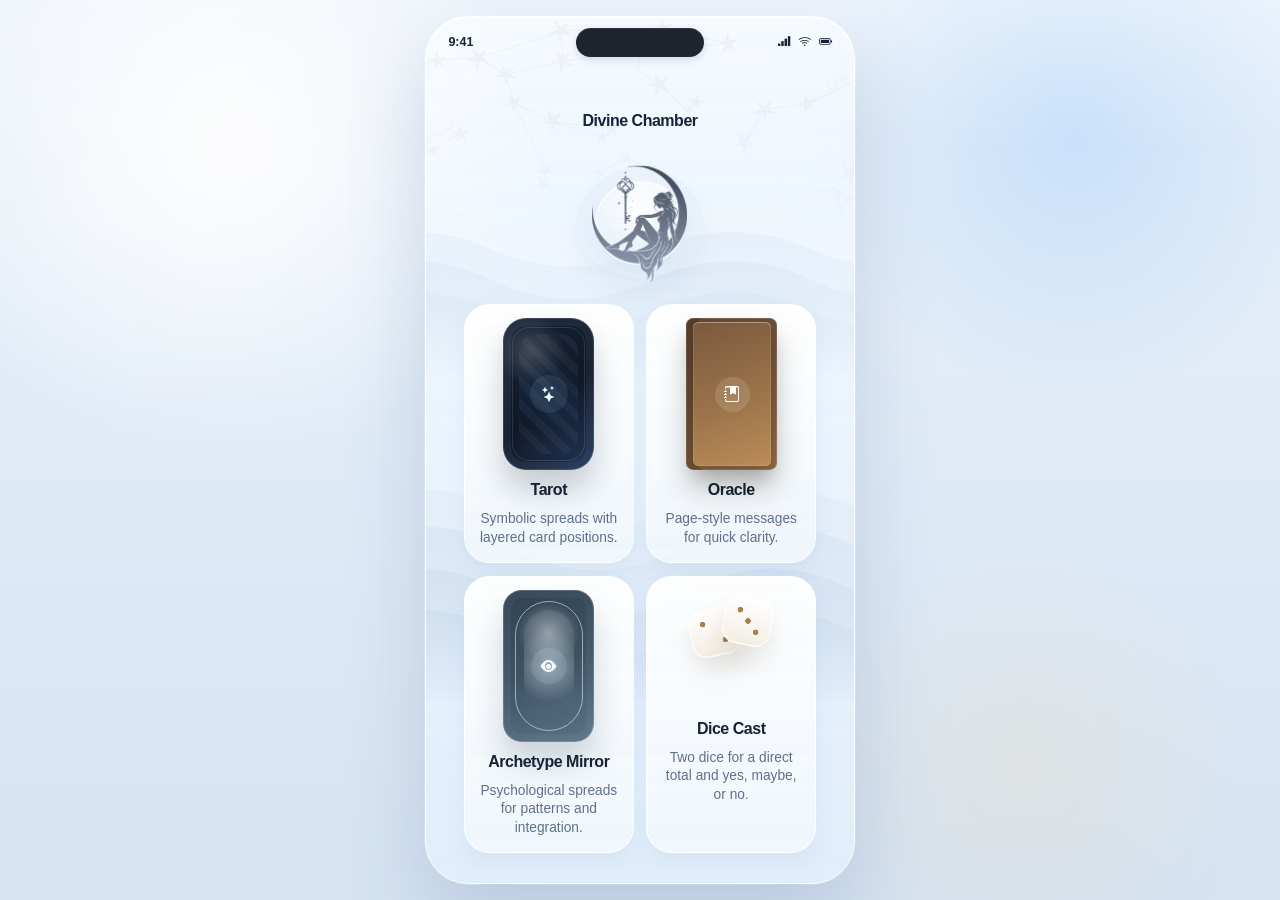
==== commit ba1e696f: "fix: refine homepage dice tile" ====
--- a/iphone.html
+++ b/iphone.html
@@ -41,7 +41,7 @@
               <div class="app-topbar">
                 <a class="brand-mark text-decoration-none" href="#">
                   <span class="brand-mark__icon" aria-hidden="true"><span class="brand-mark__logo"></span></span>
-                  <span>Divine Chamber</span>
+                  <span class="brand-mark__label">Divine Chamber</span>
                 </a>
                 <div class="mode-switch" role="group" aria-label="Reading mode">
                   <button
@@ -135,13 +135,13 @@
                         type="button"
                         class="mode-choice"
                         data-select-mode="dice"
-                        aria-label="Choose Dice mode"
+                        aria-label="Choose Dice Cast mode"
                       >
                         <span class="mode-choice__artifact mode-choice__artifact--dice" aria-hidden="true">
                           <span class="mode-choice__die mode-choice__die--one"></span>
                           <span class="mode-choice__die mode-choice__die--two"></span>
                         </span>
-                        <span class="mode-choice__title">Dice</span>
+                        <span class="mode-choice__title">Dice Cast</span>
                         <span class="mode-choice__text">Two dice for a direct total and yes, maybe, or no.</span>
                       </button>
                     </div>
--- a/styles.css
+++ b/styles.css
@@ -255,6 +255,14 @@
   display: none;
 }
 
+.app-main:not(.is-mode-select) .brand-mark__label {
+  display: none;
+}
+
+.app-main:not(.is-mode-select) .brand-mark {
+  gap: 0;
+}
+
 .mode-switch {
   display: inline-grid;
   grid-template-columns: repeat(4, minmax(0, 1fr));
@@ -836,8 +844,8 @@
   max-width: 9rem;
 }
 
-.mode-choice[data-select-mode="dice"] .mode-choice__title {
-  margin-top: 0.18rem;
+.mode-choice[data-select-mode="dice"] .mode-choice__artifact {
+  margin-bottom: 1.55rem;
 }
 
 .app-shell[data-mode="dice"] .btn-ios--secondary,
@@ -852,14 +860,14 @@
 }
 
 .reading-stage--dice .reading-stage__board {
-  align-items: center;
-  padding-top: 0.6rem;
-  padding-bottom: 0.8rem;
+  align-items: start;
+  padding-top: clamp(1.1rem, 5.6vh, 2.3rem);
+  padding-bottom: 0.15rem;
 }
 
 .reading-stage--dice .reading-board {
   width: 100%;
-  max-width: 19.75rem;
+  max-width: 20.5rem;
   display: block;
 }
 
@@ -868,25 +876,26 @@
 }
 
 .dice-cast {
+  width: 100%;
   display: grid;
   justify-items: center;
-  gap: 1rem;
+  gap: 0.72rem;
 }
 
 .dice-cast__stage {
   position: relative;
-  width: min(100%, 17rem);
-  height: 12.5rem;
+  width: min(100%, 17.4rem);
+  height: 11rem;
 }
 
 .dice-cast__die {
   position: absolute;
   top: 50%;
   left: 50%;
-  width: 6.25rem;
-  height: 6.25rem;
+  width: 6.6rem;
+  height: 6.6rem;
   transform:
-    translate(var(--dice-end-x), var(--dice-end-y))
+    translate(calc(-50% + var(--dice-end-x)), calc(-50% + var(--dice-end-y)))
     rotate(var(--dice-end-rotate));
   animation: dice-throw-land 1.15s cubic-bezier(0.17, 0.84, 0.28, 1) both;
 }
@@ -929,33 +938,27 @@
   transform: scale(1);
 }
 
-.dice-cast__value {
-  margin-top: 0.45rem;
+.dice-cast__result {
+  width: min(100%, 17.2rem);
+  display: grid;
+  justify-items: center;
+  grid-template-rows: auto auto auto 1fr auto;
+  gap: 0.46rem;
+  min-height: 13.8rem;
+  padding: 0.08rem 1rem 0;
+  animation: dice-result-appear 0.62s ease 0.96s both;
+}
+
+.dice-cast__answer {
+  min-width: 8.6rem;
+  padding: 0.72rem 1.35rem;
+  border-radius: 999px;
   text-align: center;
-  font-size: 0.76rem;
-  font-weight: 700;
-  letter-spacing: 0.08em;
+  font-size: 1.24rem;
+  font-weight: 800;
+  letter-spacing: 0.18em;
   text-transform: uppercase;
-  color: var(--text-muted);
-  animation: dice-result-appear 0.55s ease 0.92s both;
-}
-
-.dice-cast__result {
-  width: min(100%, 16.8rem);
-  display: grid;
-  justify-items: center;
-  gap: 0.35rem;
-  padding: 1rem 1rem 0;
-  animation: dice-result-appear 0.62s ease 0.96s both;
-}
-
-.dice-cast__answer {
-  padding: 0.42rem 0.82rem;
-  border-radius: 999px;
-  font-size: 0.84rem;
-  font-weight: 780;
-  letter-spacing: 0.14em;
-  text-transform: uppercase;
+  box-shadow: 0 12px 24px rgba(103, 115, 136, 0.12);
 }
 
 .dice-cast__result--no .dice-cast__answer {
@@ -974,28 +977,39 @@
 }
 
 .dice-cast__total {
-  font-size: clamp(2.6rem, 11vw, 3.35rem);
-  font-weight: 820;
-  line-height: 0.92;
-  letter-spacing: -0.06em;
+  display: inline-flex;
+  align-items: baseline;
+  gap: 0.34rem;
+  margin-top: -0.02rem;
+  color: var(--text-soft);
+}
+
+.dice-cast__total-label {
+  font-size: 0.78rem;
+  font-weight: 760;
+  letter-spacing: 0.14em;
+  text-transform: uppercase;
+}
+
+.dice-cast__total-value {
+  font-size: clamp(1.5rem, 7vw, 1.9rem);
+  font-weight: 780;
+  line-height: 0.96;
+  letter-spacing: -0.04em;
   color: var(--text);
 }
 
 .dice-cast__copy {
   margin: 0;
   text-align: center;
-  font-size: 0.95rem;
+  max-width: 15.2rem;
+  font-size: 0.93rem;
   line-height: 1.45;
   color: var(--text-soft);
 }
 
-.dice-cast__scale {
-  margin: 0;
-  text-align: center;
-  font-size: 0.76rem;
-  font-weight: 700;
-  letter-spacing: 0.06em;
-  color: var(--text-muted);
+.reading-stage--dice .dice-cast__result .btn-ios--secondary {
+  align-self: end;
 }
 
 .reading-stage--dice .reading-stage__top-actions {
@@ -2735,7 +2749,7 @@
 @keyframes dice-throw-land {
   0% {
     transform:
-      translate(var(--dice-start-x), var(--dice-start-y))
+      translate(calc(-50% + var(--dice-start-x)), calc(-50% + var(--dice-start-y)))
       rotate(var(--dice-start-rotate))
       scale(0.76);
     opacity: 0;
@@ -2747,14 +2761,14 @@
 
   62% {
     transform:
-      translate(calc(var(--dice-end-x) * 0.76), calc(var(--dice-end-y) + 0.55rem))
+      translate(calc(-50% + (var(--dice-end-x) * 0.76)), calc(-50% + var(--dice-end-y) + 0.55rem))
       rotate(calc(var(--dice-end-rotate) + 32deg))
       scale(1.03);
   }
 
   100% {
     transform:
-      translate(var(--dice-end-x), var(--dice-end-y))
+      translate(calc(-50% + var(--dice-end-x)), calc(-50% + var(--dice-end-y)))
       rotate(var(--dice-end-rotate))
       scale(1);
     opacity: 1;
@@ -2818,8 +2832,7 @@
   .mode-choice__artifact--archetype .mode-choice__glyph::after,
   .mode-choice__die,
   .dice-cast__die,
-  .dice-cast__result,
-  .dice-cast__value {
+  .dice-cast__result {
     animation: none;
   }
 }
@@ -2988,17 +3001,17 @@
   }
 
   .reading-stage--dice .reading-stage__board {
-    padding-top: 0.2rem;
+    padding-top: 0.75rem;
   }
 
   .dice-cast__stage {
-    width: min(100%, 15.4rem);
-    height: 11.6rem;
+    width: min(100%, 15.8rem);
+    height: 9.9rem;
   }
 
   .dice-cast__die {
-    width: 5.6rem;
-    height: 5.6rem;
+    width: 5.85rem;
+    height: 5.85rem;
   }
 
   .dice-cast__face {
@@ -3006,16 +3019,20 @@
   }
 
   .dice-cast__result {
-    width: min(100%, 15.2rem);
-    gap: 0.28rem;
+    width: min(100%, 15.7rem);
+    gap: 0.38rem;
+    min-height: 12.7rem;
+    padding-top: 0;
+  }
+
+  .dice-cast__answer {
+    min-width: 7.7rem;
+    padding: 0.64rem 1.1rem;
+    font-size: 1.1rem;
   }
 
   .dice-cast__copy {
     font-size: 0.9rem;
-  }
-
-  .dice-cast__scale {
-    font-size: 0.72rem;
   }
 
   .accordion-detail {
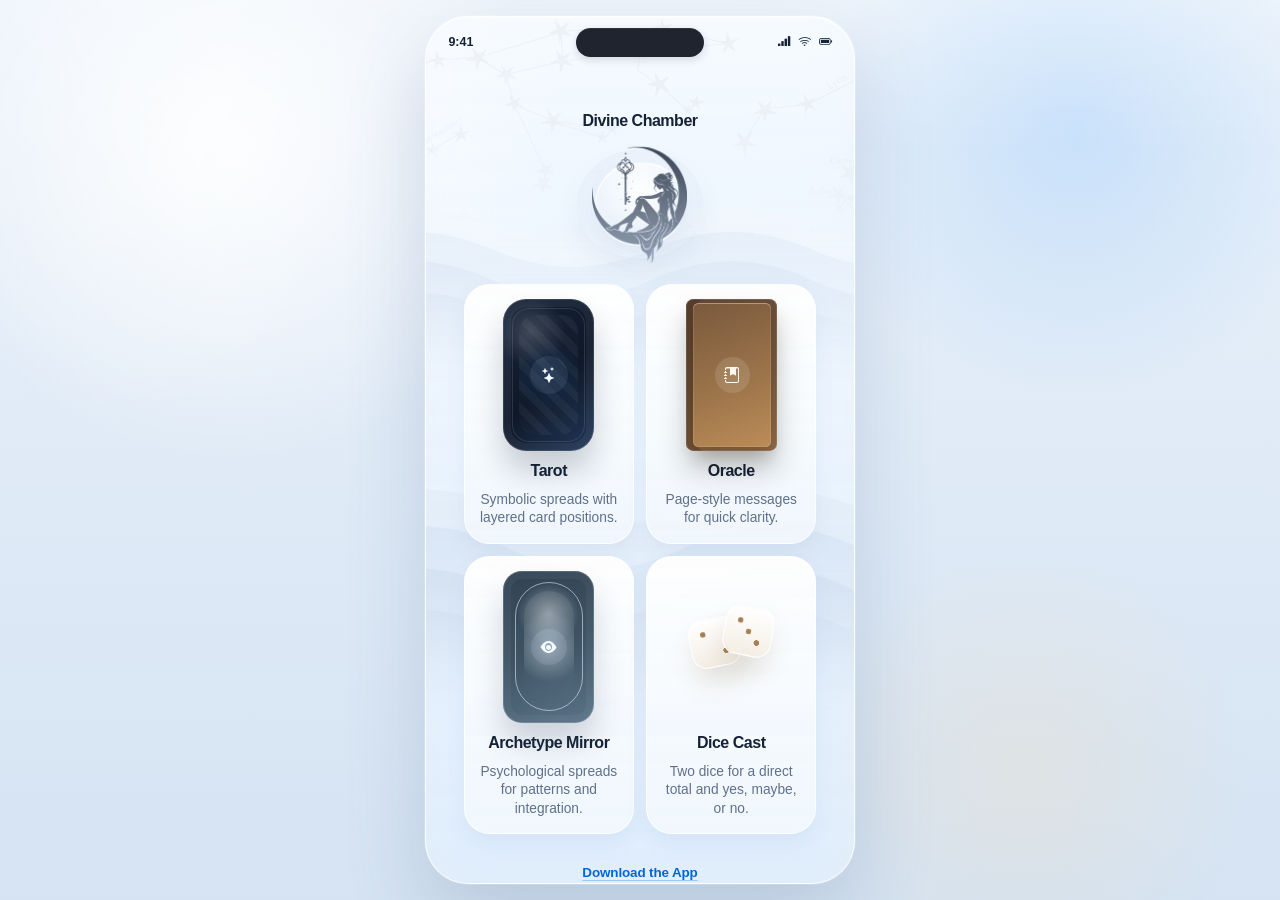
==== commit b2f31d2e: "feat: add homepage app install flow" ====
--- a/iphone.html
+++ b/iphone.html
@@ -4,6 +4,11 @@
     <meta charset="UTF-8" />
     <meta name="viewport" content="width=device-width, initial-scale=1.0, viewport-fit=cover" />
     <meta name="theme-color" content="#eef4fb" />
+    <meta name="application-name" content="Divine Chamber" />
+    <meta name="apple-mobile-web-app-capable" content="yes" />
+    <meta name="apple-mobile-web-app-status-bar-style" content="default" />
+    <meta name="apple-mobile-web-app-title" content="Divine Chamber" />
+    <meta name="mobile-web-app-capable" content="yes" />
     <title>Divine Chamber | Tarot, Oracle, Archetype Mirror, and Dice</title>
     <meta
       name="description"
@@ -17,6 +22,8 @@
       href="https://cdn.jsdelivr.net/npm/bootstrap-icons@1.11.3/font/bootstrap-icons.min.css"
       rel="stylesheet"
     />
+    <link rel="manifest" href="manifest.webmanifest" />
+    <link rel="apple-touch-icon" href="img/apple-touch-icon.png" />
     <link rel="stylesheet" href="styles.css" />
   </head>
   <body>
@@ -154,6 +161,9 @@
                         <span class="mystery-card__prompt">Tap to begin</span>
                       </span>
                     </div>
+                    <button id="installAppButton" class="install-app-cta" type="button" hidden>
+                      Download the App
+                    </button>
                   </div>
 
                   <div class="stage-panel">
@@ -283,6 +293,30 @@
       </div>
     </div>
 
+    <div
+      class="modal fade install-modal"
+      id="installModal"
+      tabindex="-1"
+      aria-labelledby="installModalTitle"
+      aria-hidden="true"
+    >
+      <div class="modal-dialog modal-dialog-centered">
+        <div class="modal-content install-modal__content">
+          <div class="modal-body install-modal__body">
+            <div class="install-modal__kicker">Download the App</div>
+            <h2 id="installModalTitle" class="install-modal__title">Add Divine Chamber</h2>
+            <p id="installModalBody" class="install-modal__text mb-0"></p>
+            <ol id="installModalSteps" class="install-modal__steps mb-0"></ol>
+            <div class="install-modal__actions">
+              <button type="button" class="btn btn-ios btn-ios--secondary" data-bs-dismiss="modal">
+                Close
+              </button>
+            </div>
+          </div>
+        </div>
+      </div>
+    </div>
+
     <script src="https://cdn.jsdelivr.net/npm/bootstrap@5.3.3/dist/js/bootstrap.bundle.min.js"></script>
     <script src="vendor/browser-sibyl.js" defer></script>
     <script src="tarot-art.js" defer></script>
--- a/styles.css
+++ b/styles.css
@@ -133,10 +133,22 @@
   top: 18%;
   height: 13rem;
   opacity: 0.88;
-  background-image: url("data:image/svg+xml,%3Csvg xmlns='http://www.w3.org/2000/svg' viewBox='0 0 880 260'%3E%3Cpath d='M0 54C73 28 147 28 220 54S367 80 440 54S587 28 660 54S807 80 880 54V260H0Z' fill='%23f1f7fd' fill-opacity='0.92'/%3E%3Cpath d='M0 92C73 60 147 60 220 92S367 124 440 92S587 60 660 92S807 124 880 92V260H0Z' fill='%23e1ecf8' fill-opacity='0.84'/%3E%3Cpath d='M0 134C73 100 147 100 220 134S367 168 440 134S587 100 660 134S807 168 880 134V260H0Z' fill='%23cfdeef' fill-opacity='0.74'/%3E%3Cpath d='M0 176C73 142 147 142 220 176S367 210 440 176S587 142 660 176S807 210 880 176V260H0Z' fill='%23bed1e5' fill-opacity='0.62'/%3E%3C/svg%3E");
-  background-size: 40rem 100%;
-  mask-image: linear-gradient(180deg, rgba(0, 0, 0, 0.82) 0%, rgba(0, 0, 0, 0.72) 32%, rgba(0, 0, 0, 0.36) 68%, transparent 100%);
-  -webkit-mask-image: linear-gradient(180deg, rgba(0, 0, 0, 0.82) 0%, rgba(0, 0, 0, 0.72) 32%, rgba(0, 0, 0, 0.36) 68%, transparent 100%);
+  background-image:
+    linear-gradient(
+      180deg,
+      rgba(236, 244, 252, 0) 0%,
+      rgba(236, 244, 252, 0) 44%,
+      rgba(233, 241, 250, 0.14) 60%,
+      rgba(227, 237, 248, 0.42) 76%,
+      rgba(220, 232, 245, 0.82) 92%,
+      rgba(215, 228, 242, 0.98) 100%
+    ),
+    url("data:image/svg+xml,%3Csvg xmlns='http://www.w3.org/2000/svg' viewBox='0 0 880 260'%3E%3Cpath d='M0 54C73 28 147 28 220 54S367 80 440 54S587 28 660 54S807 80 880 54V260H0Z' fill='%23f1f7fd' fill-opacity='0.92'/%3E%3Cpath d='M0 92C73 60 147 60 220 92S367 124 440 92S587 60 660 92S807 124 880 92V260H0Z' fill='%23e1ecf8' fill-opacity='0.84'/%3E%3Cpath d='M0 134C73 100 147 100 220 134S367 168 440 134S587 100 660 134S807 168 880 134V260H0Z' fill='%23cfdeef' fill-opacity='0.74'/%3E%3Cpath d='M0 176C73 142 147 142 220 176S367 210 440 176S587 142 660 176S807 210 880 176V260H0Z' fill='%23bed1e5' fill-opacity='0.62'/%3E%3C/svg%3E");
+  background-repeat: no-repeat, repeat-x;
+  background-position: center top, 0 0;
+  background-size: 100% 100%, 40rem 100%;
+  mask-image: linear-gradient(180deg, rgba(0, 0, 0, 0.84) 0%, rgba(0, 0, 0, 0.78) 28%, rgba(0, 0, 0, 0.58) 52%, rgba(0, 0, 0, 0.28) 78%, transparent 100%);
+  -webkit-mask-image: linear-gradient(180deg, rgba(0, 0, 0, 0.84) 0%, rgba(0, 0, 0, 0.78) 28%, rgba(0, 0, 0, 0.58) 52%, rgba(0, 0, 0, 0.28) 78%, transparent 100%);
   animation: ambient-wave-right 120s linear infinite;
 }
 
@@ -144,10 +156,22 @@
   top: 49%;
   height: 17rem;
   opacity: 0.82;
-  background-image: url("data:image/svg+xml,%3Csvg xmlns='http://www.w3.org/2000/svg' viewBox='0 0 920 320'%3E%3Cpath d='M0 70C77 38 153 38 230 70S383 102 460 70S613 38 690 70S843 102 920 70V320H0Z' fill='%23e0ebf6' fill-opacity='0.86'/%3E%3Cpath d='M0 122C77 84 153 84 230 122S383 160 460 122S613 84 690 122S843 160 920 122V320H0Z' fill='%23d0dff0' fill-opacity='0.8'/%3E%3Cpath d='M0 182C77 138 153 138 230 182S383 226 460 182S613 138 690 182S843 226 920 182V320H0Z' fill='%23becfe3' fill-opacity='0.76'/%3E%3Cpath d='M0 236C77 192 153 192 230 236S383 280 460 236S613 192 690 236S843 280 920 236V320H0Z' fill='%23a9bfd7' fill-opacity='0.68'/%3E%3C/svg%3E");
-  background-size: 44rem 100%;
-  mask-image: linear-gradient(180deg, rgba(0, 0, 0, 0.86) 0%, rgba(0, 0, 0, 0.72) 36%, rgba(0, 0, 0, 0.38) 72%, transparent 100%);
-  -webkit-mask-image: linear-gradient(180deg, rgba(0, 0, 0, 0.86) 0%, rgba(0, 0, 0, 0.72) 36%, rgba(0, 0, 0, 0.38) 72%, transparent 100%);
+  background-image:
+    linear-gradient(
+      180deg,
+      rgba(228, 238, 249, 0) 0%,
+      rgba(228, 238, 249, 0) 42%,
+      rgba(224, 235, 247, 0.16) 58%,
+      rgba(218, 230, 244, 0.44) 74%,
+      rgba(212, 225, 241, 0.84) 90%,
+      rgba(208, 223, 240, 0.99) 100%
+    ),
+    url("data:image/svg+xml,%3Csvg xmlns='http://www.w3.org/2000/svg' viewBox='0 0 920 320'%3E%3Cpath d='M0 70C77 38 153 38 230 70S383 102 460 70S613 38 690 70S843 102 920 70V320H0Z' fill='%23e0ebf6' fill-opacity='0.86'/%3E%3Cpath d='M0 122C77 84 153 84 230 122S383 160 460 122S613 84 690 122S843 160 920 122V320H0Z' fill='%23d0dff0' fill-opacity='0.8'/%3E%3Cpath d='M0 182C77 138 153 138 230 182S383 226 460 182S613 138 690 182S843 226 920 182V320H0Z' fill='%23becfe3' fill-opacity='0.76'/%3E%3Cpath d='M0 236C77 192 153 192 230 236S383 280 460 236S613 192 690 236S843 280 920 236V320H0Z' fill='%23a9bfd7' fill-opacity='0.68'/%3E%3C/svg%3E");
+  background-repeat: no-repeat, repeat-x;
+  background-position: center top, 0 0;
+  background-size: 100% 100%, 44rem 100%;
+  mask-image: linear-gradient(180deg, rgba(0, 0, 0, 0.88) 0%, rgba(0, 0, 0, 0.8) 30%, rgba(0, 0, 0, 0.6) 54%, rgba(0, 0, 0, 0.28) 80%, transparent 100%);
+  -webkit-mask-image: linear-gradient(180deg, rgba(0, 0, 0, 0.88) 0%, rgba(0, 0, 0, 0.8) 30%, rgba(0, 0, 0, 0.6) 54%, rgba(0, 0, 0, 0.28) 80%, transparent 100%);
   animation: ambient-wave-left 136s linear infinite;
 }
 
@@ -385,6 +409,10 @@
   display: none;
 }
 
+.setup-stage--mode .setup-stage__card-zone {
+  padding-bottom: 2.4rem;
+}
+
 .setup-stage__card-zone {
   position: relative;
   display: flex;
@@ -460,6 +488,100 @@
   mask-size: contain;
   filter: drop-shadow(0 10px 16px rgba(67, 88, 122, 0.08));
   opacity: 0.96;
+}
+
+.install-app-cta {
+  position: absolute;
+  left: 50%;
+  bottom: 0.22rem;
+  z-index: 2;
+  transform: translateX(-50%);
+  appearance: none;
+  border: 0;
+  border-radius: 999px;
+  padding: 0.32rem 0.7rem;
+  background: transparent;
+  color: var(--accent-strong);
+  font: inherit;
+  font-size: 0.84rem;
+  font-weight: 700;
+  letter-spacing: -0.01em;
+  white-space: nowrap;
+  text-decoration: underline;
+  text-decoration-color: rgba(10, 132, 255, 0.34);
+  text-underline-offset: 0.18rem;
+  transition:
+    color 180ms ease,
+    transform 180ms ease,
+    text-decoration-color 180ms ease;
+}
+
+.install-app-cta:hover,
+.install-app-cta:focus {
+  color: var(--accent);
+  transform: translateX(-50%) translateY(-1px);
+  text-decoration-color: rgba(10, 132, 255, 0.58);
+}
+
+.install-modal .modal-dialog {
+  max-width: 22rem;
+  padding: 0 0.5rem;
+}
+
+.install-modal__content {
+  border: 1px solid rgba(255, 255, 255, 0.78);
+  border-radius: 1.55rem;
+  background:
+    linear-gradient(180deg, rgba(255, 255, 255, 0.96), rgba(241, 247, 253, 0.94));
+  box-shadow:
+    inset 0 1px 0 rgba(255, 255, 255, 0.98),
+    var(--shadow-lg);
+}
+
+.install-modal__body {
+  display: grid;
+  gap: 0.82rem;
+  padding: 1.15rem 1.1rem 1.08rem;
+}
+
+.install-modal__kicker {
+  font-size: 0.72rem;
+  font-weight: 700;
+  letter-spacing: 0.08em;
+  text-transform: uppercase;
+  color: var(--text-muted);
+}
+
+.install-modal__title {
+  margin: 0;
+  font-size: 1.34rem;
+  font-weight: 760;
+  letter-spacing: -0.03em;
+  color: var(--text);
+}
+
+.install-modal__text {
+  font-size: 0.95rem;
+  line-height: 1.5;
+  color: var(--text-soft);
+}
+
+.install-modal__steps {
+  display: grid;
+  gap: 0.48rem;
+  padding-left: 1.2rem;
+  color: var(--text);
+  font-size: 0.93rem;
+  line-height: 1.42;
+}
+
+.install-modal__steps[hidden] {
+  display: none;
+}
+
+.install-modal__actions {
+  display: flex;
+  justify-content: flex-end;
 }
 
 .mode-choice {
@@ -674,15 +796,15 @@
 }
 
 .mode-choice__artifact--dice {
-  width: 5.9rem;
-  aspect-ratio: 1 / 1;
+  width: 5.7rem;
+  aspect-ratio: 190 / 317;
   overflow: visible;
 }
 
 .mode-choice__die {
   position: absolute;
-  width: 3rem;
-  height: 3rem;
+  width: 3.08rem;
+  height: 3.08rem;
   border-radius: 0.9rem;
   background:
     linear-gradient(180deg, rgba(255, 255, 255, 0.98), rgba(243, 237, 226, 0.92));
@@ -715,15 +837,15 @@
 }
 
 .mode-choice__die--one {
-  left: 0.38rem;
-  top: 1.16rem;
+  left: 0.28rem;
+  top: 2.94rem;
   transform: rotate(-12deg);
   animation: intro-dice-left 2.6s ease-in-out infinite;
 }
 
 .mode-choice__die--two {
-  right: 0.42rem;
-  top: 0.46rem;
+  right: 0.22rem;
+  top: 2.28rem;
   transform: rotate(11deg);
   animation: intro-dice-right 2.6s ease-in-out infinite 0.12s;
 }
@@ -842,10 +964,6 @@
 .mode-choice[data-select-mode="dice"] .mode-choice__text,
 .mode-choice[data-select-mode="archetype"] .mode-choice__text {
   max-width: 9rem;
-}
-
-.mode-choice[data-select-mode="dice"] .mode-choice__artifact {
-  margin-bottom: 1.55rem;
 }
 
 .app-shell[data-mode="dice"] .btn-ios--secondary,
@@ -2470,7 +2588,7 @@
 }
 
 .accordion-body {
-  padding-top: 0;
+  padding-top: 0.9rem;
 }
 
 .accordion-detail {
@@ -2873,23 +2991,24 @@
   }
 
   .app-topbar {
-    flex-wrap: wrap;
-    row-gap: 0.55rem;
+    flex-wrap: nowrap;
+    row-gap: 0;
+    gap: 0.65rem;
   }
 
   .mode-switch {
-    width: 100%;
-    min-width: 0;
+    width: auto;
+    min-width: 17.75rem;
   }
 
   .mode-switch__option {
-    padding: 0.54rem 0.28rem;
-    font-size: 0.72rem;
-    gap: 0.2rem;
+    padding: 0.56rem 0.62rem;
+    font-size: 0.8rem;
+    gap: 0.34rem;
   }
 
   .mode-switch__option i {
-    display: none;
+    display: inline-flex;
   }
 
   .mode-choice-grid {
@@ -2913,10 +3032,6 @@
     width: 4.95rem;
   }
 
-  .mode-choice__artifact--dice {
-    width: 5.15rem;
-  }
-
   .mode-choice__text {
     font-size: 0.75rem;
   }
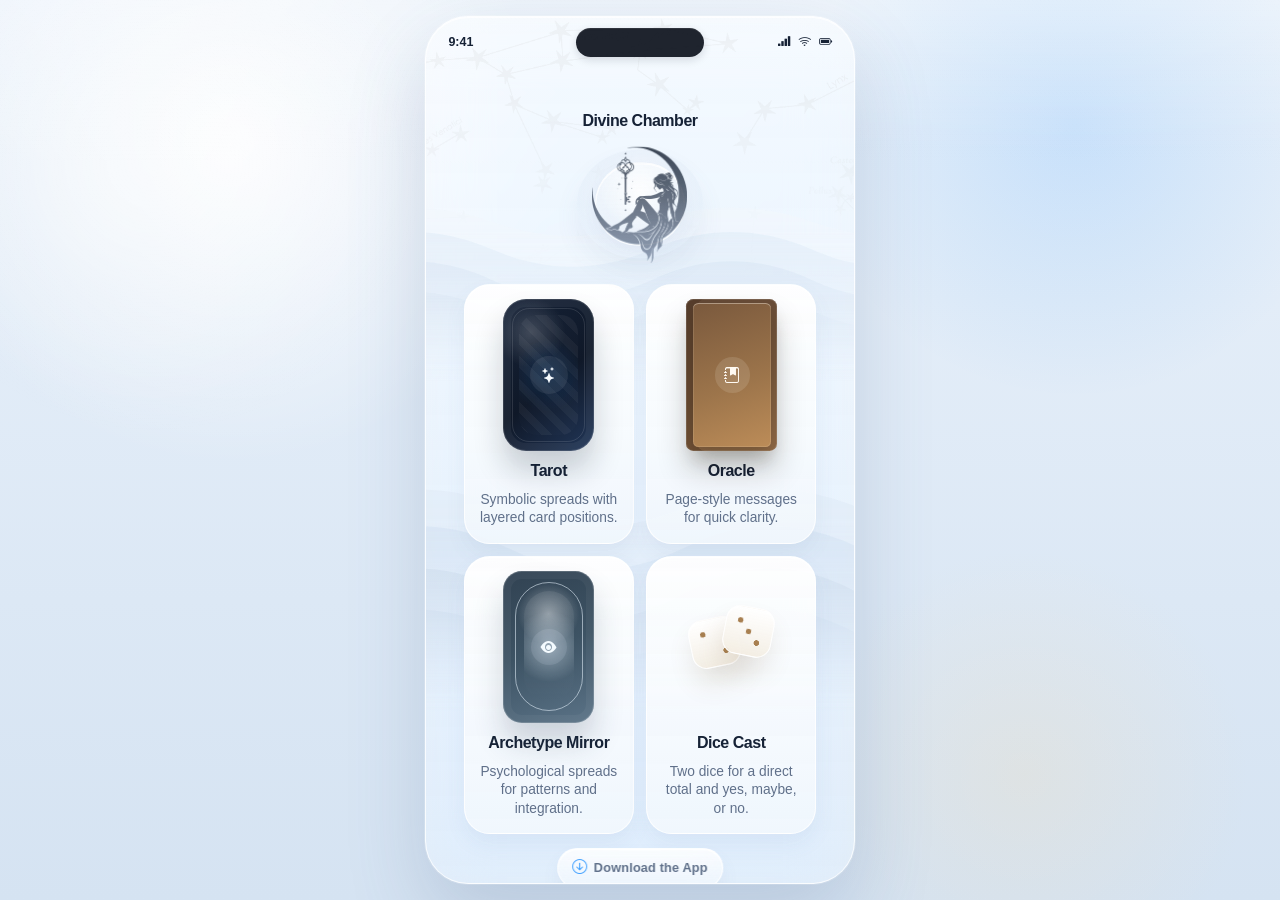
==== commit 95ef5341: "fix: polish app install prompt ui" ====
--- a/iphone.html
+++ b/iphone.html
@@ -162,7 +162,8 @@
                       </span>
                     </div>
                     <button id="installAppButton" class="install-app-cta" type="button" hidden>
-                      Download the App
+                      <i class="bi bi-arrow-down-circle" aria-hidden="true"></i>
+                      <span>Download the App</span>
                     </button>
                   </div>
 
--- a/styles.css
+++ b/styles.css
@@ -497,35 +497,55 @@
   z-index: 2;
   transform: translateX(-50%);
   appearance: none;
-  border: 0;
+  display: inline-flex;
+  align-items: center;
+  gap: 0.4rem;
+  border: 1px solid rgba(255, 255, 255, 0.76);
   border-radius: 999px;
-  padding: 0.32rem 0.7rem;
-  background: transparent;
-  color: var(--accent-strong);
+  padding: 0.5rem 0.88rem 0.52rem;
+  background:
+    linear-gradient(180deg, rgba(255, 255, 255, 0.84), rgba(239, 246, 253, 0.78));
+  box-shadow:
+    inset 0 1px 0 rgba(255, 255, 255, 0.96),
+    0 10px 18px rgba(86, 112, 149, 0.08);
+  backdrop-filter: blur(18px) saturate(160%);
+  color: var(--text-soft);
   font: inherit;
-  font-size: 0.84rem;
+  font-size: 0.8rem;
   font-weight: 700;
-  letter-spacing: -0.01em;
+  letter-spacing: 0.01em;
   white-space: nowrap;
-  text-decoration: underline;
-  text-decoration-color: rgba(10, 132, 255, 0.34);
-  text-underline-offset: 0.18rem;
   transition:
     color 180ms ease,
     transform 180ms ease,
-    text-decoration-color 180ms ease;
+    border-color 180ms ease,
+    box-shadow 180ms ease,
+    background 180ms ease;
+}
+
+.install-app-cta i {
+  font-size: 0.92rem;
+  color: rgba(10, 132, 255, 0.8);
 }
 
 .install-app-cta:hover,
 .install-app-cta:focus {
-  color: var(--accent);
+  color: var(--text);
   transform: translateX(-50%) translateY(-1px);
-  text-decoration-color: rgba(10, 132, 255, 0.58);
+  border-color: rgba(10, 132, 255, 0.16);
+  background:
+    linear-gradient(180deg, rgba(255, 255, 255, 0.92), rgba(236, 244, 253, 0.86));
+  box-shadow:
+    inset 0 1px 0 rgba(255, 255, 255, 0.98),
+    0 12px 22px rgba(86, 112, 149, 0.1);
 }
 
 .install-modal .modal-dialog {
-  max-width: 22rem;
-  padding: 0 0.5rem;
+  width: min(calc(100vw - 2.25rem), 22rem);
+  max-width: none;
+  margin-left: auto;
+  margin-right: auto;
+  padding: 0;
 }
 
 .install-modal__content {
@@ -581,7 +601,11 @@
 
 .install-modal__actions {
   display: flex;
-  justify-content: flex-end;
+  justify-content: center;
+}
+
+.install-modal__actions .btn-ios {
+  min-width: 7.4rem;
 }
 
 .mode-choice {
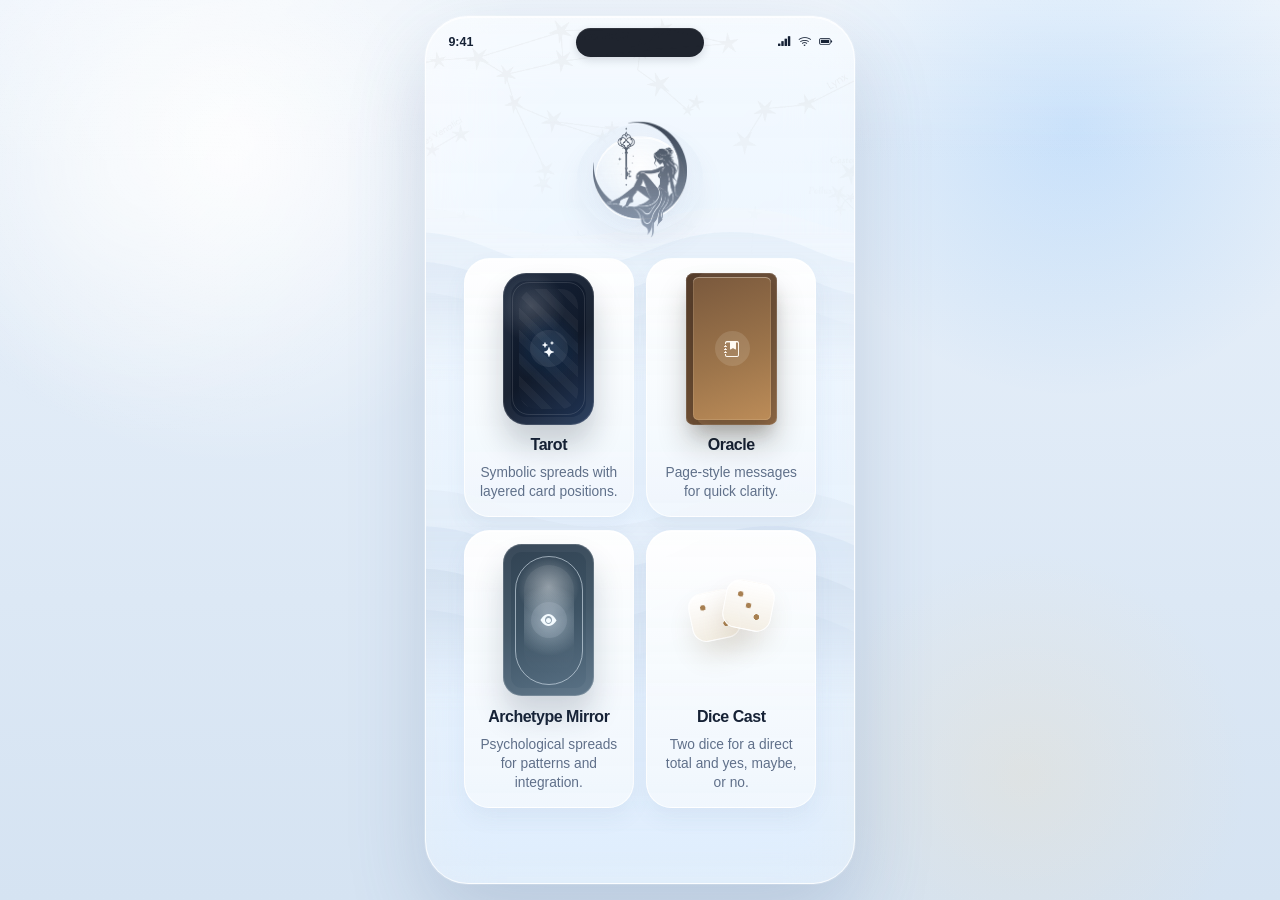
==== commit e794c17b: "chore: sync preprod2 updates" ====
--- a/iphone.html
+++ b/iphone.html
@@ -212,6 +212,45 @@
                       </div>
                     </div>
 
+                    <div id="questionPanel" class="stage-section" hidden>
+                      <div class="question-gate">
+                        <div class="question-gate__copy">
+                          <div id="questionPanelLabel" class="stage-section__label">Optional question</div>
+                          <h2 id="questionPanelTitle" class="focus-timer__title">Ask about this reading.</h2>
+                          <p id="questionPanelBody" class="focus-timer__body mb-0">
+                            Add a question for a personalised interpretation, or skip and open the reading as it stands.
+                          </p>
+                        </div>
+
+                        <label class="question-gate__field" for="aiQuestionInput">
+                          <span class="question-gate__label">Your question</span>
+                          <textarea
+                            id="aiQuestionInput"
+                            class="question-gate__input"
+                            rows="4"
+                            maxlength="360"
+                            placeholder="What should I understand about this reading?"
+                          ></textarea>
+                        </label>
+
+                        <p id="questionPanelStatus" class="question-gate__status mb-0" hidden></p>
+
+                        <div class="question-gate__actions">
+                          <button id="skipQuestionButton" class="btn btn-ios btn-ios--ghost" type="button">
+                            Skip
+                          </button>
+                          <button
+                            id="askAiButton"
+                            class="btn btn-ios btn-ios--secondary"
+                            type="button"
+                            disabled
+                          >
+                            Submit
+                          </button>
+                        </div>
+                      </div>
+                    </div>
+
                     <p id="setupFootnote" class="stage-footnote mb-0">Choose one to begin.</p>
                   </div>
                 </div>
@@ -262,6 +301,13 @@
                     </button>
 
                     <div class="reading-sheet__inner">
+                      <div id="aiInterpretationPanel" class="ai-interpretation" hidden>
+                        <div class="surface-kicker">Personalised Interpretation</div>
+                        <h2 id="aiInterpretationTitle" class="takeaways-title">Personalised Interpretation</h2>
+                        <p id="aiInterpretationQuestion" class="ai-interpretation__question mb-0"></p>
+                        <div id="aiInterpretationBody" class="ai-interpretation__body"></div>
+                      </div>
+
                       <div class="reading-sheet__header">
                         <div>
                           <div id="readingSurfaceKicker" class="surface-kicker">Interpretation</div>
@@ -323,6 +369,7 @@
     <script src="tarot-art.js" defer></script>
     <script src="oracle-phrases.js" defer></script>
     <script src="archetype-mirror-data.js" defer></script>
+    <script src="site-config.js" defer></script>
     <script src="app.js" defer></script>
   </body>
 </html>
--- a/styles.css
+++ b/styles.css
@@ -264,18 +264,6 @@
 }
 
 .app-main.is-mode-select .app-topbar {
-  justify-content: center;
-}
-
-.app-main.is-mode-select .mode-switch {
-  display: none;
-}
-
-.app-main.is-mode-select .brand-mark {
-  margin-inline: auto;
-}
-
-.app-main.is-mode-select .brand-mark__icon {
   display: none;
 }
 
@@ -410,7 +398,8 @@
 }
 
 .setup-stage--mode .setup-stage__card-zone {
-  padding-bottom: 2.4rem;
+  position: static;
+  padding-bottom: 0;
 }
 
 .setup-stage__card-zone {
@@ -436,11 +425,11 @@
   position: relative;
   width: min(100%, 9.05rem);
   margin-inline: auto;
-  margin-bottom: -0.9rem;
+  margin-bottom: 1.04rem;
   height: 7.45rem;
   display: grid;
   place-items: center;
-  transform: translateY(-1.35rem);
+  transform: translateY(0.66rem);
 }
 
 .mode-choice-logo__halo,
@@ -493,51 +482,45 @@
 .install-app-cta {
   position: absolute;
   left: 50%;
-  bottom: 0.22rem;
+  bottom: 5px;
   z-index: 2;
   transform: translateX(-50%);
   appearance: none;
   display: inline-flex;
   align-items: center;
   gap: 0.4rem;
-  border: 1px solid rgba(255, 255, 255, 0.76);
-  border-radius: 999px;
-  padding: 0.5rem 0.88rem 0.52rem;
-  background:
-    linear-gradient(180deg, rgba(255, 255, 255, 0.84), rgba(239, 246, 253, 0.78));
-  box-shadow:
-    inset 0 1px 0 rgba(255, 255, 255, 0.96),
-    0 10px 18px rgba(86, 112, 149, 0.08);
-  backdrop-filter: blur(18px) saturate(160%);
+  border: 0;
+  border-radius: 0;
+  padding: 0.12rem 0.1rem;
+  background: transparent;
+  box-shadow: none;
+  backdrop-filter: none;
   color: var(--text-soft);
   font: inherit;
   font-size: 0.8rem;
-  font-weight: 700;
+  font-weight: 680;
   letter-spacing: 0.01em;
   white-space: nowrap;
   transition:
     color 180ms ease,
     transform 180ms ease,
-    border-color 180ms ease,
-    box-shadow 180ms ease,
-    background 180ms ease;
+    opacity 180ms ease;
+}
+
+.app-main.is-mode-select .install-app-cta {
+  bottom: 5px;
 }
 
 .install-app-cta i {
-  font-size: 0.92rem;
-  color: rgba(10, 132, 255, 0.8);
+  font-size: 0.88rem;
+  color: rgba(10, 132, 255, 0.64);
 }
 
 .install-app-cta:hover,
 .install-app-cta:focus {
-  color: var(--text);
+  color: var(--accent-strong);
   transform: translateX(-50%) translateY(-1px);
-  border-color: rgba(10, 132, 255, 0.16);
-  background:
-    linear-gradient(180deg, rgba(255, 255, 255, 0.92), rgba(236, 244, 253, 0.86));
-  box-shadow:
-    inset 0 1px 0 rgba(255, 255, 255, 0.98),
-    0 12px 22px rgba(86, 112, 149, 0.1);
+  opacity: 1;
 }
 
 .install-modal .modal-dialog {
@@ -1526,6 +1509,185 @@
 .reflection-intro__copy {
   display: grid;
   gap: 0.35rem;
+}
+
+.question-gate {
+  display: grid;
+  gap: 0.7rem;
+  padding: 0.75rem;
+  border-radius: 1.1rem;
+  border: 1px solid rgba(10, 132, 255, 0.12);
+  background:
+    linear-gradient(180deg, rgba(248, 251, 255, 0.96), rgba(238, 246, 253, 0.92));
+  box-shadow: inset 0 1px 0 rgba(255, 255, 255, 0.96);
+}
+
+.app-shell[data-mode="archetype"] .question-gate {
+  border-color: rgba(91, 113, 133, 0.14);
+  background:
+    linear-gradient(180deg, rgba(248, 251, 254, 0.96), rgba(239, 246, 251, 0.92));
+}
+
+.question-gate__copy {
+  display: grid;
+  gap: 0.35rem;
+}
+
+.question-gate__field {
+  display: grid;
+  gap: 0.35rem;
+}
+
+.question-gate__label {
+  font-size: 0.8rem;
+  font-weight: 700;
+  color: var(--text-soft);
+}
+
+.question-gate__input {
+  width: 100%;
+  min-height: 4.6rem;
+  resize: none;
+  border: 1px solid rgba(22, 34, 54, 0.08);
+  border-radius: 0.95rem;
+  padding: 0.78rem 0.88rem;
+  background: rgba(255, 255, 255, 0.94);
+  color: var(--text);
+  font: inherit;
+  line-height: 1.45;
+  box-shadow: inset 0 1px 0 rgba(255, 255, 255, 0.92);
+  transition:
+    border-color 180ms ease,
+    box-shadow 180ms ease,
+    background 180ms ease;
+}
+
+.question-gate__input:focus {
+  outline: none;
+  border-color: rgba(10, 132, 255, 0.24);
+  box-shadow:
+    inset 0 1px 0 rgba(255, 255, 255, 0.94),
+    0 0 0 3px rgba(10, 132, 255, 0.08);
+}
+
+.app-shell[data-mode="archetype"] .question-gate__input:focus {
+  border-color: rgba(91, 113, 133, 0.24);
+  box-shadow:
+    inset 0 1px 0 rgba(255, 255, 255, 0.94),
+    0 0 0 3px rgba(91, 113, 133, 0.08);
+}
+
+.question-gate__actions {
+  display: grid;
+  grid-template-columns: repeat(2, minmax(0, 1fr));
+  gap: 0.55rem;
+}
+
+.question-gate__actions .btn-ios {
+  min-height: 3rem;
+}
+
+.question-gate__actions .btn-ios--ghost {
+  background: rgba(255, 255, 255, 0.82);
+  border-color: rgba(22, 34, 54, 0.08);
+  color: var(--text-soft);
+  box-shadow: inset 0 1px 0 rgba(255, 255, 255, 0.92);
+}
+
+.question-gate__actions .btn-ios--secondary {
+  background: linear-gradient(180deg, rgba(226, 239, 252, 0.94), rgba(212, 231, 249, 0.92));
+  border-color: rgba(10, 132, 255, 0.1);
+  color: var(--accent-strong);
+  box-shadow:
+    inset 0 1px 0 rgba(255, 255, 255, 0.94),
+    0 10px 18px rgba(10, 132, 255, 0.08);
+}
+
+.question-gate__actions .btn-ios--secondary:disabled {
+  background: linear-gradient(180deg, rgba(241, 246, 251, 0.9), rgba(233, 240, 247, 0.9));
+  border-color: rgba(22, 34, 54, 0.04);
+  color: rgba(111, 129, 151, 0.58);
+  box-shadow: inset 0 1px 0 rgba(255, 255, 255, 0.92);
+  transform: none;
+}
+
+.question-gate__actions .btn-ios--secondary:not(:disabled):hover,
+.question-gate__actions .btn-ios--secondary:not(:disabled):focus {
+  background: linear-gradient(180deg, rgba(222, 237, 252, 0.98), rgba(205, 227, 248, 0.96));
+  border-color: rgba(10, 132, 255, 0.14);
+  box-shadow:
+    inset 0 1px 0 rgba(255, 255, 255, 0.96),
+    0 12px 20px rgba(10, 132, 255, 0.1);
+}
+
+.app-shell[data-mode="archetype"] .question-gate__actions .btn-ios--secondary {
+  background: linear-gradient(180deg, rgba(228, 235, 242, 0.96), rgba(215, 226, 236, 0.94));
+  border-color: rgba(91, 113, 133, 0.12);
+  color: #5b7185;
+  box-shadow:
+    inset 0 1px 0 rgba(255, 255, 255, 0.94),
+    0 10px 18px rgba(91, 113, 133, 0.08);
+}
+
+.app-shell[data-mode="archetype"] .question-gate__actions .btn-ios--secondary:disabled {
+  background: linear-gradient(180deg, rgba(240, 244, 247, 0.92), rgba(231, 237, 242, 0.9));
+  border-color: rgba(91, 113, 133, 0.05);
+  color: rgba(91, 113, 133, 0.5);
+  box-shadow: inset 0 1px 0 rgba(255, 255, 255, 0.92);
+}
+
+.app-shell[data-mode="archetype"] .question-gate__actions .btn-ios--secondary:not(:disabled):hover,
+.app-shell[data-mode="archetype"] .question-gate__actions .btn-ios--secondary:not(:disabled):focus {
+  background: linear-gradient(180deg, rgba(223, 232, 240, 0.98), rgba(208, 221, 233, 0.96));
+  border-color: rgba(91, 113, 133, 0.16);
+  box-shadow:
+    inset 0 1px 0 rgba(255, 255, 255, 0.95),
+    0 12px 20px rgba(91, 113, 133, 0.1);
+}
+
+.question-gate__status {
+  display: flex;
+  align-items: center;
+  gap: 0.55rem;
+  font-size: 0.9rem;
+  line-height: 1.45;
+  color: var(--text-soft);
+}
+
+.question-gate__status.is-loading::before {
+  content: "";
+  width: 0.95rem;
+  height: 0.95rem;
+  flex: 0 0 auto;
+  border-radius: 50%;
+  border: 2px solid rgba(10, 132, 255, 0.18);
+  border-top-color: rgba(10, 132, 255, 0.7);
+  animation: question-gate-spin 680ms linear infinite;
+}
+
+.app-shell[data-mode="archetype"] .question-gate__status.is-loading::before {
+  border-color: rgba(91, 113, 133, 0.18);
+  border-top-color: rgba(91, 113, 133, 0.7);
+}
+
+.question-gate__status.is-error {
+  color: #a0523f;
+}
+
+.setup-stage--question .stage-panel {
+  gap: 0.72rem;
+}
+
+.setup-stage--question .stage-title {
+  font-size: clamp(1.58rem, 7vw, 1.85rem);
+  line-height: 1.02;
+}
+
+.setup-stage--question .stage-body,
+.setup-stage--question .stage-footnote,
+.setup-stage--question .question-gate__copy,
+.setup-stage--question .question-gate__label {
+  display: none;
 }
 
 .setup-stage--action .stage-panel {
@@ -2004,6 +2166,90 @@
   --card-height: calc(var(--card-width) * 1.6685);
 }
 
+.reading-board--ai-loading {
+  min-height: clamp(18rem, 48vh, 24rem);
+  align-content: center;
+}
+
+.ai-loading-board {
+  width: min(100%, 18rem);
+  display: grid;
+  justify-items: center;
+  gap: 1rem;
+  padding: 1.4rem 1.2rem;
+  border-radius: 1.7rem;
+  border: 1px solid rgba(255, 255, 255, 0.78);
+  background:
+    linear-gradient(180deg, rgba(255, 255, 255, 0.94), rgba(241, 247, 253, 0.92));
+  box-shadow:
+    inset 0 1px 0 rgba(255, 255, 255, 0.94),
+    var(--shadow-md);
+  text-align: center;
+}
+
+.reading-stage--oracle .ai-loading-board {
+  background:
+    linear-gradient(180deg, rgba(254, 250, 244, 0.96), rgba(248, 240, 232, 0.94));
+}
+
+.reading-stage--archetype .ai-loading-board {
+  background:
+    linear-gradient(180deg, rgba(248, 251, 254, 0.96), rgba(239, 246, 251, 0.92));
+}
+
+.ai-loading-board__pulse {
+  width: 4.4rem;
+  height: 4.4rem;
+  border-radius: 50%;
+  background:
+    radial-gradient(circle at 50% 50%, rgba(10, 132, 255, 0.2), rgba(10, 132, 255, 0.04) 58%, transparent 70%);
+  box-shadow:
+    inset 0 1px 0 rgba(255, 255, 255, 0.9),
+    0 0 0 12px rgba(10, 132, 255, 0.05);
+  position: relative;
+}
+
+.ai-loading-board__pulse::after {
+  content: "";
+  position: absolute;
+  inset: 1.05rem;
+  border-radius: 50%;
+  border: 3px solid rgba(10, 132, 255, 0.18);
+  border-top-color: rgba(10, 132, 255, 0.78);
+  animation: question-gate-spin 840ms linear infinite;
+}
+
+.reading-stage--oracle .ai-loading-board__pulse {
+  background:
+    radial-gradient(circle at 50% 50%, rgba(159, 101, 52, 0.18), rgba(159, 101, 52, 0.04) 58%, transparent 70%);
+  box-shadow:
+    inset 0 1px 0 rgba(255, 255, 255, 0.9),
+    0 0 0 12px rgba(159, 101, 52, 0.05);
+}
+
+.reading-stage--oracle .ai-loading-board__pulse::after {
+  border-color: rgba(159, 101, 52, 0.18);
+  border-top-color: rgba(159, 101, 52, 0.76);
+}
+
+.reading-stage--archetype .ai-loading-board__pulse {
+  background:
+    radial-gradient(circle at 50% 50%, rgba(91, 113, 133, 0.18), rgba(91, 113, 133, 0.04) 58%, transparent 70%);
+  box-shadow:
+    inset 0 1px 0 rgba(255, 255, 255, 0.9),
+    0 0 0 12px rgba(91, 113, 133, 0.05);
+}
+
+.reading-stage--archetype .ai-loading-board__pulse::after {
+  border-color: rgba(91, 113, 133, 0.18);
+  border-top-color: rgba(91, 113, 133, 0.74);
+}
+
+.ai-loading-board__copy {
+  display: grid;
+  gap: 0.38rem;
+}
+
 .reading-board.spread-layout-single {
   --card-width: 168px;
   grid-template-columns: 1fr;
@@ -2541,6 +2787,51 @@
   gap: 0.75rem;
 }
 
+.ai-interpretation {
+  display: grid;
+  gap: 0.8rem;
+  padding: 1rem;
+  border-radius: 1.35rem;
+  border: 1px solid rgba(10, 132, 255, 0.1);
+  background:
+    linear-gradient(180deg, rgba(247, 251, 255, 0.96), rgba(238, 246, 253, 0.92));
+  box-shadow:
+    inset 0 1px 0 rgba(255, 255, 255, 0.96),
+    0 10px 22px rgba(86, 112, 149, 0.08);
+}
+
+.reading-stage--archetype .ai-interpretation {
+  border-color: rgba(91, 113, 133, 0.12);
+  background:
+    linear-gradient(180deg, rgba(248, 251, 254, 0.96), rgba(239, 246, 251, 0.92));
+}
+
+.reading-stage--oracle .ai-interpretation {
+  border-color: rgba(159, 101, 52, 0.14);
+  background:
+    linear-gradient(180deg, rgba(254, 250, 244, 0.96), rgba(248, 240, 232, 0.94));
+}
+
+.ai-interpretation__question {
+  font-size: 0.9rem;
+  color: var(--text-soft);
+}
+
+.ai-interpretation__body {
+  display: grid;
+  gap: 0.78rem;
+  color: var(--text);
+  line-height: 1.7;
+}
+
+.ai-interpretation__body p {
+  margin: 0;
+}
+
+.ai-interpretation__body--error {
+  color: var(--text-soft);
+}
+
 .reading-accordion .accordion-item {
   overflow: hidden;
   border-radius: 1.3rem;
@@ -2959,6 +3250,16 @@
   }
 }
 
+@keyframes question-gate-spin {
+  0% {
+    transform: rotate(0deg);
+  }
+
+  100% {
+    transform: rotate(360deg);
+  }
+}
+
 @media (prefers-reduced-motion: reduce) {
   .app-frame::after,
   .app-ambient-waves__band {
@@ -2974,7 +3275,8 @@
   .mode-choice__artifact--archetype .mode-choice__glyph::after,
   .mode-choice__die,
   .dice-cast__die,
-  .dice-cast__result {
+  .dice-cast__result,
+  .question-gate__status.is-loading::before {
     animation: none;
   }
 }
@@ -3042,8 +3344,8 @@
   .mode-choice-logo {
     width: min(100%, 7.95rem);
     height: 6.55rem;
-    margin-bottom: -0.62rem;
-    transform: translateY(-1.02rem);
+    margin-bottom: 0.74rem;
+    transform: translateY(0.5rem);
   }
 
   .mode-choice {
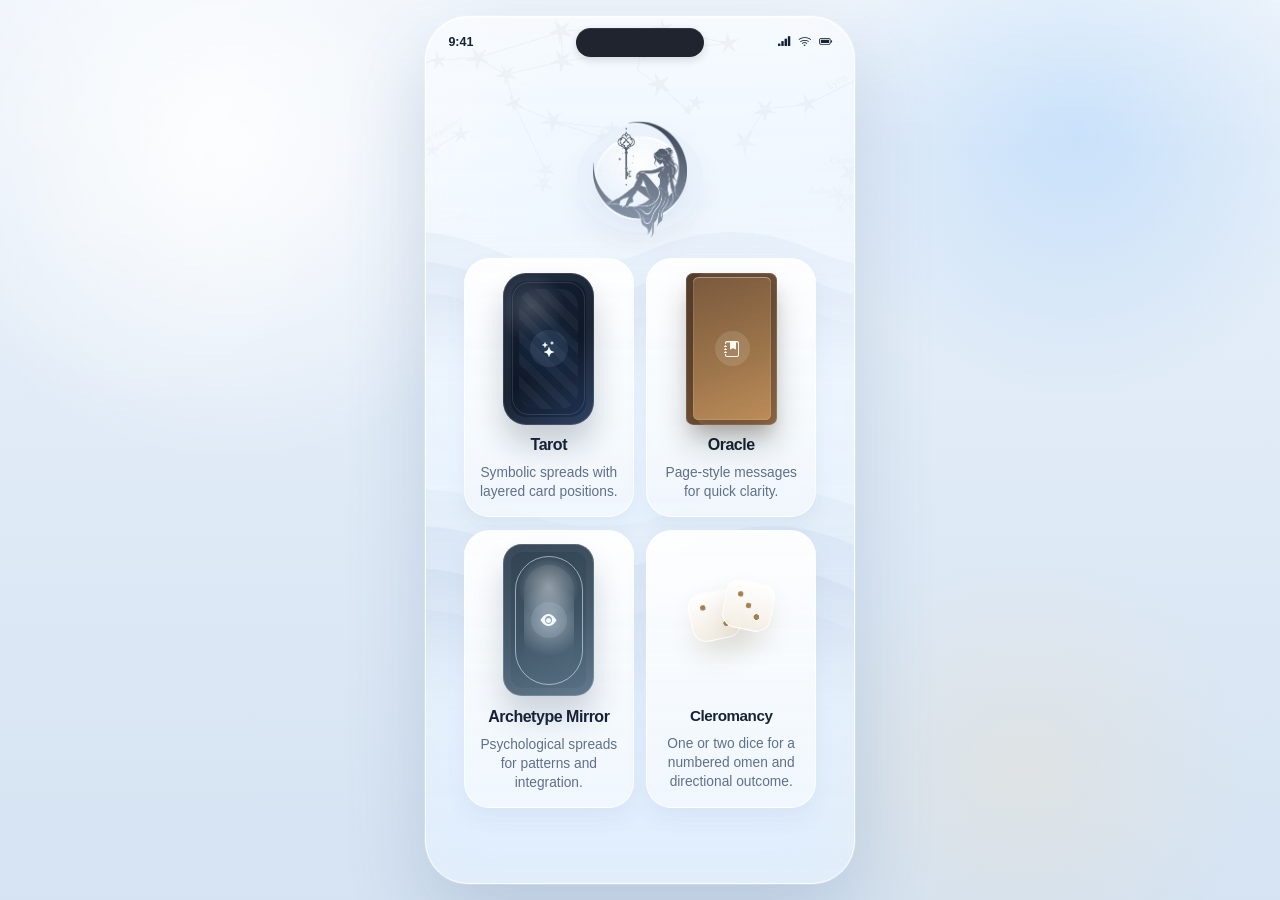
==== commit a0ee8910: "chore: sync preprod2 updates" ====
--- a/iphone.html
+++ b/iphone.html
@@ -9,10 +9,10 @@
     <meta name="apple-mobile-web-app-status-bar-style" content="default" />
     <meta name="apple-mobile-web-app-title" content="Divine Chamber" />
     <meta name="mobile-web-app-capable" content="yes" />
-    <title>Divine Chamber | Tarot, Oracle, Archetype Mirror, and Dice</title>
+    <title>Divine Chamber | Tarot, Oracle, Archetype Mirror, and Cleromancy</title>
     <meta
       name="description"
-      content="Choose tarot, oracle, archetype mirror, or dice, then reveal a guided experience inside a simple app-style interface."
+      content="Choose tarot, oracle, archetype mirror, or cleromancy, then reveal a guided experience inside a simple app-style interface."
     />
     <link
       href="https://cdn.jsdelivr.net/npm/bootstrap@5.3.3/dist/css/bootstrap.min.css"
@@ -142,14 +142,14 @@
                         type="button"
                         class="mode-choice"
                         data-select-mode="dice"
-                        aria-label="Choose Dice Cast mode"
+                        aria-label="Choose Cleromancy mode"
                       >
                         <span class="mode-choice__artifact mode-choice__artifact--dice" aria-hidden="true">
                           <span class="mode-choice__die mode-choice__die--one"></span>
                           <span class="mode-choice__die mode-choice__die--two"></span>
                         </span>
-                        <span class="mode-choice__title">Dice Cast</span>
-                        <span class="mode-choice__text">Two dice for a direct total and yes, maybe, or no.</span>
+                        <span class="mode-choice__title">Cleromancy</span>
+                        <span class="mode-choice__text">One or two dice for a numbered omen and directional outcome.</span>
                       </button>
                     </div>
 
--- a/styles.css
+++ b/styles.css
@@ -335,6 +335,12 @@
 
 .app-shell[data-mode="dice"] .mode-switch__option.is-active {
   color: #8e6339;
+}
+
+.mode-switch__option[data-app-mode="dice"] {
+  font-size: 0.74rem;
+  letter-spacing: -0.01em;
+  gap: 0.28rem;
 }
 
 .brand-mark {
@@ -973,6 +979,10 @@
   max-width: 9rem;
 }
 
+.mode-choice[data-select-mode="dice"] .mode-choice__title {
+  font-size: 0.95rem;
+}
+
 .app-shell[data-mode="dice"] .btn-ios--secondary,
 .reading-stage--dice .btn-ios--secondary {
   background: rgba(142, 99, 57, 0.12);
@@ -1011,6 +1021,10 @@
   position: relative;
   width: min(100%, 17.4rem);
   height: 11rem;
+}
+
+.dice-cast__stage--single {
+  width: min(100%, 15rem);
 }
 
 .dice-cast__die {
@@ -1029,6 +1043,10 @@
   animation-delay: 0.08s;
 }
 
+.dice-cast__die--single {
+  animation-delay: 0s;
+}
+
 .dice-cast__face {
   position: relative;
   width: 100%;
@@ -1067,36 +1085,56 @@
   width: min(100%, 17.2rem);
   display: grid;
   justify-items: center;
-  grid-template-rows: auto auto auto 1fr auto;
-  gap: 0.46rem;
-  min-height: 13.8rem;
+  grid-template-rows: auto auto auto auto 1fr;
+  gap: 0.34rem;
+  min-height: 14.2rem;
   padding: 0.08rem 1rem 0;
   animation: dice-result-appear 0.62s ease 0.96s both;
 }
 
 .dice-cast__answer {
-  min-width: 8.6rem;
-  padding: 0.72rem 1.35rem;
+  min-width: min(100%, 13.5rem);
+  padding: 0.72rem 1.2rem;
   border-radius: 999px;
   text-align: center;
-  font-size: 1.24rem;
+  font-size: 1.04rem;
   font-weight: 800;
-  letter-spacing: 0.18em;
+  letter-spacing: 0.08em;
   text-transform: uppercase;
   box-shadow: 0 12px 24px rgba(103, 115, 136, 0.12);
 }
 
-.dice-cast__result--no .dice-cast__answer {
+.dice-cast__answer-detail {
+  margin: 0;
+  text-align: center;
+  font-size: 0.92rem;
+  line-height: 1.35;
+  color: var(--text-soft);
+  max-width: 13.8rem;
+}
+
+.dice-cast__result--danger .dice-cast__answer {
   background: rgba(122, 90, 108, 0.12);
   color: #7a5a6c;
 }
 
-.dice-cast__result--maybe .dice-cast__answer {
+.dice-cast__result--resistance .dice-cast__answer {
+  background: rgba(149, 106, 88, 0.13);
+  color: #8e6654;
+}
+
+.dice-cast__result--uncertain .dice-cast__answer,
+.dice-cast__result--neutral .dice-cast__answer {
   background: rgba(142, 99, 57, 0.12);
   color: #8e6339;
 }
 
-.dice-cast__result--yes .dice-cast__answer {
+.dice-cast__result--progress .dice-cast__answer {
+  background: rgba(111, 134, 120, 0.12);
+  color: #5d7866;
+}
+
+.dice-cast__result--success .dice-cast__answer {
   background: rgba(84, 122, 106, 0.12);
   color: #547a6a;
 }
@@ -1128,8 +1166,10 @@
   margin: 0;
   text-align: center;
   max-width: 15.2rem;
-  font-size: 0.93rem;
-  line-height: 1.45;
+  font-size: 0.74rem;
+  line-height: 1.2;
+  letter-spacing: 0.16em;
+  text-transform: uppercase;
   color: var(--text-soft);
 }
 
@@ -2149,7 +2189,8 @@
 
 .reading-stage--oracle .reading-stage__board {
   display: block;
-  min-height: 100%;
+  min-height: 0;
+  height: 100%;
   padding:
     clamp(7.9rem, 22vh, 8.8rem)
     clamp(0.75rem, 3vw, 1.1rem)
@@ -2176,6 +2217,7 @@
   display: grid;
   justify-items: center;
   gap: 1rem;
+  margin-inline: auto;
   padding: 1.4rem 1.2rem;
   border-radius: 1.7rem;
   border: 1px solid rgba(255, 255, 255, 0.78);
@@ -2190,6 +2232,27 @@
 .reading-stage--oracle .ai-loading-board {
   background:
     linear-gradient(180deg, rgba(254, 250, 244, 0.96), rgba(248, 240, 232, 0.94));
+}
+
+.reading-stage--oracle.reading-stage--ai-loading .reading-stage__board {
+  display: flex;
+  align-items: center;
+  justify-content: center;
+  min-height: 100%;
+  padding:
+    clamp(3.7rem, 10.5vh, 4.7rem)
+    clamp(0.75rem, 3vw, 1.1rem)
+    clamp(2.4rem, 8vh, 3.1rem);
+}
+
+.reading-stage--oracle .reading-board--ai-loading {
+  display: grid;
+  width: 100%;
+  height: auto;
+  min-height: clamp(18rem, 48vh, 24rem);
+  margin: 0;
+  perspective: none;
+  transform: translateY(-1.9rem);
 }
 
 .reading-stage--archetype .ai-loading-board {
@@ -2247,7 +2310,43 @@
 
 .ai-loading-board__copy {
   display: grid;
-  gap: 0.38rem;
+  gap: 0.48rem;
+}
+
+.ai-loading-board__progress {
+  width: min(100%, 13.8rem);
+  height: 0.38rem;
+  margin-top: 0.2rem;
+  border-radius: 999px;
+  overflow: hidden;
+  background: rgba(143, 159, 181, 0.15);
+  box-shadow: inset 0 1px 0 rgba(255, 255, 255, 0.72);
+}
+
+.ai-loading-board__progress-fill {
+  display: block;
+  width: 100%;
+  height: 100%;
+  transform-origin: left center;
+  transform: scaleX(0);
+  background: linear-gradient(90deg, rgba(10, 132, 255, 0.2), rgba(10, 132, 255, 0.62));
+  border-radius: inherit;
+  animation: ai-loading-progress 180s linear forwards;
+  animation-delay: calc(var(--ai-loading-elapsed, 0) * -1s);
+}
+
+.reading-stage--oracle .ai-loading-board__progress-fill {
+  background: linear-gradient(90deg, rgba(159, 101, 52, 0.18), rgba(193, 137, 87, 0.58));
+}
+
+.reading-stage--archetype .ai-loading-board__progress-fill {
+  background: linear-gradient(90deg, rgba(91, 113, 133, 0.18), rgba(91, 113, 133, 0.58));
+}
+
+.ai-loading-board__note {
+  color: var(--text-muted);
+  font-size: 0.84rem;
+  line-height: 1.45;
 }
 
 .reading-board.spread-layout-single {
@@ -3260,6 +3359,16 @@
   }
 }
 
+@keyframes ai-loading-progress {
+  0% {
+    transform: scaleX(0);
+  }
+
+  100% {
+    transform: scaleX(1);
+  }
+}
+
 @media (prefers-reduced-motion: reduce) {
   .app-frame::after,
   .app-ambient-waves__band {
@@ -3276,7 +3385,9 @@
   .mode-choice__die,
   .dice-cast__die,
   .dice-cast__result,
-  .question-gate__status.is-loading::before {
+  .question-gate__status.is-loading::before,
+  .ai-loading-board__pulse::after,
+  .ai-loading-board__progress-fill {
     animation: none;
   }
 }
@@ -3333,6 +3444,11 @@
     gap: 0.34rem;
   }
 
+  .mode-switch__option[data-app-mode="dice"] {
+    font-size: 0.66rem;
+    gap: 0.24rem;
+  }
+
   .mode-switch__option i {
     display: inline-flex;
   }
@@ -3467,13 +3583,18 @@
   }
 
   .dice-cast__answer {
-    min-width: 7.7rem;
-    padding: 0.64rem 1.1rem;
-    font-size: 1.1rem;
+    min-width: min(100%, 12.4rem);
+    padding: 0.64rem 1.02rem;
+    font-size: 0.92rem;
+  }
+
+  .dice-cast__answer-detail {
+    font-size: 0.84rem;
+    max-width: 12.1rem;
   }
 
   .dice-cast__copy {
-    font-size: 0.9rem;
+    font-size: 0.7rem;
   }
 
   .accordion-detail {
@@ -3504,6 +3625,10 @@
 @media (max-height: 760px) {
   .reading-stage {
     --sheet-peek: 4.75rem;
+  }
+
+  .reading-stage--oracle .reading-board--ai-loading {
+    transform: translateY(-1.2rem);
   }
 
   .reading-stage--oracle .reading-stage__board {
